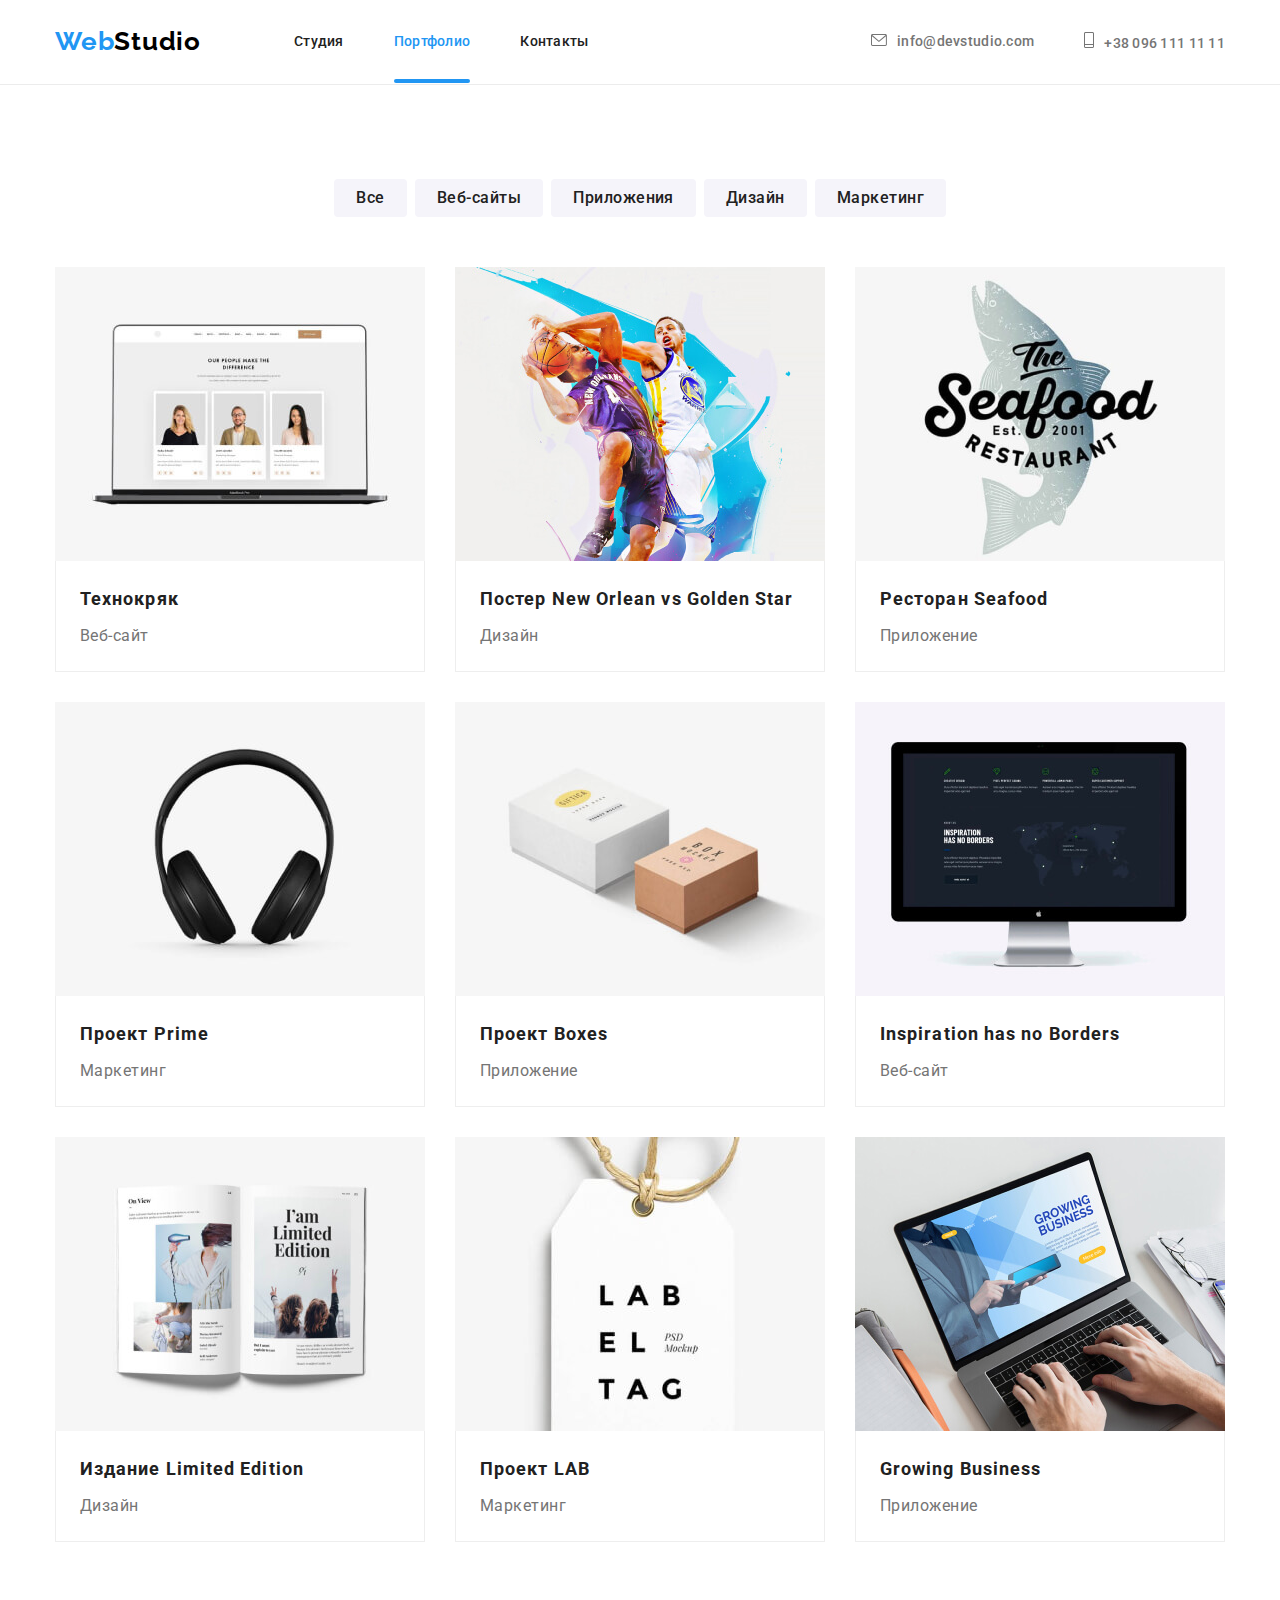
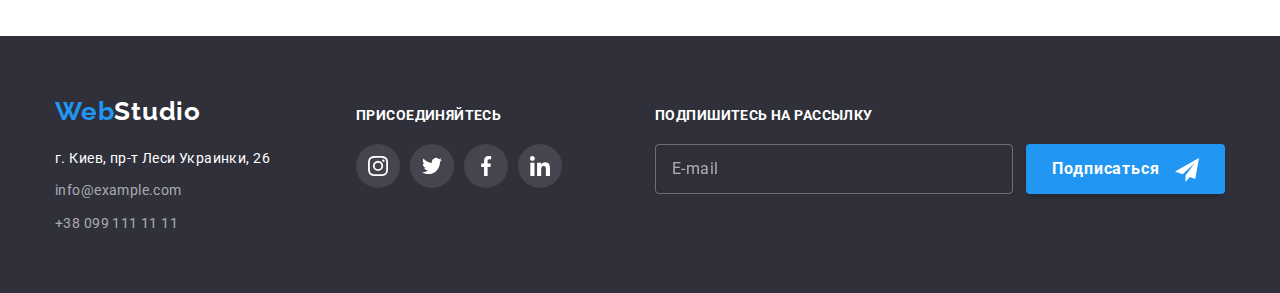
==== portfolio.html @ 51a6082e "Initial commit" ====
<!DOCTYPE html>
<html lang="ru">
  <head>
    <meta charset="UTF-8" />
    <meta http-equiv="X-UA-Compatible" content="IE=edge" />
    <meta name="viewport" content="width=device-width, initial-scale=1.0" />
    <title>Web Studio Главная</title>
    <link
      rel="stylesheet"
      href="https://cdnjs.cloudflare.com/ajax/libs/modern-normalize/1.1.0/modern-normalize.min.css"
    />
    <link
      href="https://fonts.googleapis.com/css2?family=Raleway:wght@700&family=Roboto:wght@400;500;700;900&display=swap"
      rel="stylesheet"
    />
    <link rel="stylesheet" href="./css/styles.css" />
  </head>

  <body class="page">
    <!-- Header -->
    <header class="page-header">
      <div class="container">
        <nav class="header-nav">
          <a href="./index.html" class="logo"
            ><span class="logo-web">Web</span>Studio</a
          >
          <ul class="site-nav list">
            <li class="item">
              <a href="./index.html" class="link">Студия</a>
            </li>
            <li class="item">
              <a href="./portfolio.html" class="link current">Портфолио</a>
            </li>
            <li class="item"><a href="" class="link">Контакты</a></li>
          </ul>
        </nav>

        <ul class="auth-nav list">
          <li class="item">
            <a href="mailto:info@devstudio.com" class="link">
              <svg class="mail-icon" width="16" height="12">
                <use href="./images/symbol-defs.svg#icon-mail"></use></svg
              >info@devstudio.com</a
            >
          </li>
          <li class="item">
            <a href="tel:+380961111111" class="link"
              ><svg class="phone-icon" width="10" height="16">
                <use href="./images/symbol-defs.svg#icon-phone"></use></svg
              >+38 096 111 11 11</a
            >
          </li>
        </ul>
      </div>
    </header>

    <!-- Портфолио -->
    <main>
      <section class="portfolio section">
        <div class="container">
          <h1 class="hidden">Портфолио</h1>
          <!-- Фильтры -->
          <ul class="filters list">
            <li class="filter-item">
              <button type="button" class="filter-button">Все</button>
            </li>
            <li class="filter-item">
              <button type="button" class="filter-button">Веб-сайты</button>
            </li>
            <li class="filter-item">
              <button type="button" class="filter-button">Приложения</button>
            </li>
            <li class="filter-item">
              <button type="button" class="filter-button">Дизайн</button>
            </li>
            <li class="filter-item">
              <button type="button" class="filter-button">Маркетинг</button>
            </li>
          </ul>

          <!-- Проекты -->
          <ul class="portfolio-work list">
            <li class="portfolio-work-item">
              <a href="" class="portfolio-work-link">
                <div class="portfolio-description">
                  <img
                    src="./images/portfolio1.jpg"
                    alt="Технокряк"
                    width="370"
                    height="294"
                  />
                  <div class="portfolio-overlay">
                    <p class="overlay-text">
                      Ресурс предлагает комплексные предложения с разным уровнем
                      функционала и сервисов. Все это позволит посетителю
                      получить исчерпывающие сведения о компании или частном
                      лице.
                    </p>
                  </div>
                </div>
                <div class="portfolio-border">
                  <h2 class="portfolio-work-title">Технокряк</h2>
                  <p class="portfolio-work-text">Веб-сайт</p>
                </div></a
              >
            </li>
            <li class="portfolio-work-item">
              <a href="" class="portfolio-work-link">
                <div class="portfolio-description">
                  <img
                    src="./images/portfolio2.jpg"
                    alt="Постер"
                    width="370"
                    height="294"
                  />
                  <div class="portfolio-overlay">
                    <p class="overlay-text">
                      Ресурс предлагает комплексные предложения с разным уровнем
                      функционала и сервисов. Все это позволит посетителю
                      получить исчерпывающие сведения о компании или частном
                      лице.
                    </p>
                  </div>
                </div>
                <div class="portfolio-border">
                  <h2 class="portfolio-work-title">
                    Постер New Orlean vs Golden Star
                  </h2>
                  <p class="portfolio-work-text">Дизайн</p>
                </div></a
              >
            </li>
            <li class="portfolio-work-item">
              <a href="" class="portfolio-work-link">
                <div class="portfolio-description">
                  <img
                    src="./images/portfolio3.jpg"
                    alt="Ресторан Seafood"
                    width="370"
                    height="294"
                  />
                  <div class="portfolio-overlay">
                    <p class="overlay-text">
                      Ресурс предлагает комплексные предложения с разным уровнем
                      функционала и сервисов. Все это позволит посетителю
                      получить исчерпывающие сведения о компании или частном
                      лице.
                    </p>
                  </div>
                </div>
                <div class="portfolio-border">
                  <h2 class="portfolio-work-title">Ресторан Seafood</h2>
                  <p class="portfolio-work-text">Приложение</p>
                </div></a
              >
            </li>
            <li class="portfolio-work-item">
              <a href="" class="portfolio-work-link">
                <div class="portfolio-description">
                  <img
                    src="./images/portfolio4.jpg"
                    alt="Проект Prime"
                    width="370"
                    height="294"
                  />
                  <div class="portfolio-overlay">
                    <p class="overlay-text">
                      Ресурс предлагает комплексные предложения с разным уровнем
                      функционала и сервисов. Все это позволит посетителю
                      получить исчерпывающие сведения о компании или частном
                      лице.
                    </p>
                  </div>
                </div>
                <div class="portfolio-border">
                  <h2 class="portfolio-work-title">Проект Prime</h2>
                  <p class="portfolio-work-text">Маркетинг</p>
                </div></a
              >
            </li>
            <li class="portfolio-work-item">
              <a href="" class="portfolio-work-link">
                <div class="portfolio-description">
                  <img
                    src="./images/portfolio5.jpg"
                    alt="Проект Boxes"
                    width="370"
                    height="294"
                  />
                  <div class="portfolio-overlay">
                    <p class="overlay-text">
                      Ресурс предлагает комплексные предложения с разным уровнем
                      функционала и сервисов. Все это позволит посетителю
                      получить исчерпывающие сведения о компании или частном
                      лице.
                    </p>
                  </div>
                </div>
                <div class="portfolio-border">
                  <h2 class="portfolio-work-title">Проект Boxes</h2>
                  <p class="portfolio-work-text">Приложение</p>
                </div></a
              >
            </li>
            <li class="portfolio-work-item">
              <a href="" class="portfolio-work-link">
                <div class="portfolio-description">
                  <img
                    src="./images/portfolio6.jpg"
                    alt="Inspiration has no Borders"
                    width="370"
                    height="294"
                  />
                  <div class="portfolio-overlay">
                    <p class="overlay-text">
                      Ресурс предлагает комплексные предложения с разным уровнем
                      функционала и сервисов. Все это позволит посетителю
                      получить исчерпывающие сведения о компании или частном
                      лице.
                    </p>
                  </div>
                </div>
                <div class="portfolio-border">
                  <h2 class="portfolio-work-title">
                    Inspiration has no Borders
                  </h2>
                  <p class="portfolio-work-text">Веб-сайт</p>
                </div></a
              >
            </li>
            <li class="portfolio-work-item">
              <a href="" class="portfolio-work-link">
                <div class="portfolio-description">
                  <img
                    src="./images/portfolio7.jpg"
                    alt="Издание Limited Edition"
                    width="370"
                    height="294"
                  />
                  <div class="portfolio-overlay">
                    <p class="overlay-text">
                      Ресурс предлагает комплексные предложения с разным уровнем
                      функционала и сервисов. Все это позволит посетителю
                      получить исчерпывающие сведения о компании или частном
                      лице.
                    </p>
                  </div>
                </div>
                <div class="portfolio-border">
                  <h2 class="portfolio-work-title">Издание Limited Edition</h2>
                  <p class="portfolio-work-text">Дизайн</p>
                </div></a
              >
            </li>
            <li class="portfolio-work-item">
              <a href="" class="portfolio-work-link">
                <div class="portfolio-description">
                  <img
                    src="./images/portfolio8.jpg"
                    alt="Проект LAB"
                    width="370"
                    height="294"
                  />
                  <div class="portfolio-overlay">
                    <p class="overlay-text">
                      Ресурс предлагает комплексные предложения с разным уровнем
                      функционала и сервисов. Все это позволит посетителю
                      получить исчерпывающие сведения о компании или частном
                      лице.
                    </p>
                  </div>
                </div>
                <div class="portfolio-border">
                  <h2 class="portfolio-work-title">Проект LAB</h2>
                  <p class="portfolio-work-text">Маркетинг</p>
                </div></a
              >
            </li>
            <li class="portfolio-work-item">
              <a href="" class="portfolio-work-link">
                <div class="portfolio-description">
                  <img
                    src="./images/portfolio9.jpg"
                    alt="Growing Business"
                    width="370"
                    height="294"
                  />
                  <div class="portfolio-overlay">
                    <p class="overlay-text">
                      Ресурс предлагает комплексные предложения с разным уровнем
                      функционала и сервисов. Все это позволит посетителю
                      получить исчерпывающие сведения о компании или частном
                      лице.
                    </p>
                  </div>
                </div>
                <div class="portfolio-border">
                  <h2 class="portfolio-work-title">Growing Business</h2>
                  <p class="portfolio-work-text">Приложение</p>
                </div></a
              >
            </li>
          </ul>
        </div>
      </section>
    </main>

    <!-- Подвал -->
    <footer class="footer">
      <div class="container">
        <div class="footer-adress">
          <div class="footer-adress-flex">
            <a href="./index.html" class="footer-logo"
              ><span class="footer-web">Web</span>Studio</a
            >
            <address>
              <ul class="adress list">
                <li class="footer-item">
                  <a
                    href="https://goo.gl/maps/uQ3FQytNNfjHDWSS6"
                    class="adress-link"
                    target="_blank"
                    >г. Киев, пр-т Леси Украинки, 26</a
                  >
                </li>
                <li class="footer-item">
                  <a href="mailto:info@example.com" class="contact-link"
                    >info@example.com
                  </a>
                </li>
                <li class="footer-item">
                  <a href="tel:+380991111111" class="contact-link"
                    >+38 099 111 11 11</a
                  >
                </li>
              </ul>
            </address>
          </div>

          <div class="footer-social-network">
            <p class="footer-social-text">Присоединяйтесь</p>
            <ul class="footer-social-list">
              <li class="footer-social-item">
                <a class="footer-social-link" href=""
                  ><svg class="footer-social-icon" width="20" height="20">
                    <use
                      href="./images/symbol-defs.svg#icon-instagram"
                    ></use></svg
                ></a>
              </li>
              <li class="footer-social-item">
                <a class="footer-social-link" href=""
                  ><svg class="footer-social-icon" width="20" height="20">
                    <use
                      href="./images/symbol-defs.svg#icon-twitter"
                    ></use></svg
                ></a>
              </li>
              <li class="footer-social-item">
                <a class="footer-social-link" href=""
                  ><svg class="footer-social-icon" width="20" height="20">
                    <use
                      href="./images/symbol-defs.svg#icon-facebook"
                    ></use></svg
                ></a>
              </li>
              <li class="footer-social-item">
                <a class="footer-social-link" href=""
                  ><svg class="footer-social-icon" width="20" height="20">
                    <use
                      href="./images/symbol-defs.svg#icon-linkedin"
                    ></use></svg
                ></a>
              </li>
            </ul>
          </div>
          <!-- Подписка -->
          <div class="footer-subscription">
            <p class="footer-subscription-text">Подпишитесь на рассылку</p>
            <form class="footer-subscription-form" name="subscription_form">
              <label>
                <input
                  class="footer-subscription-email"
                  type="email"
                  name="email"
                  placeholder="E-mail"
                />
              </label>
              <button class="footer-subscription-btn button" type="submit">
                Подписаться
                <svg class="icon-subscribe" width="24" height="24">
                  <use
                    href="./images/modalka-icons.svg#icon-icon-subscribe"
                  ></use>
                </svg>
              </button>
            </form>
          </div>
        </div>
      </div>
    </footer>
  </body>
</html>
---- css/styles.css ----
:root {
  --primery-text-color: #212121;
  --title-text-color: #757575;
  --accent-text: #2196f3;
  --primary-white-color: #ffffff;
  --secondary-bc-color: #2f303a;
  --bc-color-team-and-filter: #f5f4fa;
  --border-color: #eeeeee;
  --border-bottom-header-color: #ececec;
  --contact-link-footer: rgba(255, 255, 255, 0.6);
  --color-web-studio: #000000;
}

/* Глобальный сброс margin and padding */
h1,
h2,
h3,
h4,
h5,
h6,
ul,
p {
  padding: 0;
  margin: 0;
}

/* Убираем точки рядом со списками */
ul {
  list-style: none;
}

img {
  display: block;
  max-width: 100%;
  height: auto;
}

a {
  text-decoration: none;
}

.page {
  font-family: "Roboto", sans-serif;
  background-color: var(--primary-white-color);
  color: var(--primery-text-color);
}

.container {
  width: 1200px;
  padding-left: 15px;
  padding-right: 15px;
  margin-left: auto;
  margin-right: auto;
}

.page-header {
  border-bottom: 1px solid var(--border-bottom-header-color);
}

.page-header .container {
  display: flex;
  justify-content: space-between;
}

.list {
  list-style: none;
}

.section {
  padding-top: 94px;
  padding-bottom: 94px;
}

/* Лого сайта*/
.logo {
  padding-top: 24px;
  padding-bottom: 25px;
  margin-right: 93px;
  align-items: center;

  font-family: "Raleway";
  font-weight: 700;
  font-size: 26px;
  line-height: 1.19;
  letter-spacing: 0.03em;
  color: var(--color-web-studio);
  text-decoration: none;
  text-align: center;
}

.logo-web {
  color: var(--accent-text);
}

/* Навигация сайта */
.link {
  font-weight: 500;
  font-size: 14px;
  line-height: 1.14;
  letter-spacing: 0.02em;
  text-decoration: none;
}

.site-nav {
  display: flex;
}

.site-nav .link {
  color: var(--primery-text-color);
}

.site-nav .link:hover,
.site-nav .link:focus {
  color: var(--accent-text);
  fill: var(--accent-text);
}

.site-nav .link.current {
  color: var(--accent-text);
}

/* .this-page {
  position: relative;
  display: block;
} */
.site-nav .item {
  position: relative;
}

.link.current::after {
  /* display: inline-block; */
  content: "";
  position: absolute;
  background-color: var(--accent-text);
  bottom: -1px;
  left: 0px;
  width: 100%;
  height: 4px;
  border-radius: 2px;
}

/* Auth-nav */
.auth-nav .link {
  color: var(--title-text-color);
  fill: var(--title-text-color);
}

.auth-nav {
  margin-left: auto;
}

.auth-nav .link:hover,
.auth-nav .link:focus {
  color: var(--accent-text);
  fill: var(--accent-text);
}

.header-nav,
.auth-nav {
  display: flex;
  align-items: center;
}

.site-nav .link,
.auth-nav .link {
  display: block;
  padding-top: 32px;
  padding-bottom: 32px;
  transition: color 250ms cubic-bezier(0.4, 0, 0.2, 1);
}

.site-nav .item:not(:last-child),
.auth-nav .item:not(:last-child) {
  margin-right: 50px;
}

.mail-icon {
  margin-right: 10px;
  content: "";
  height: 100%;
  background-size: contain;
  align-items: center;
  justify-content: center;
}

.phone-icon {
  margin-right: 10px;
  content: "";
  height: 100%;
  background-size: contain;
  align-items: center;
  justify-content: center;
}

/* Шапка */
.section-page {
  min-height: 600px;
  padding-top: 200px;
  padding-bottom: 200px;
  margin-left: auto;
  margin-right: auto;
  display: flex;
  align-items: center;

  background-image: linear-gradient(rgba(47, 48, 58, 0.4),
      rgba(47, 48, 58, 0.4)),
    url("../images/hero.jpg");
  background-size: cover;
  background-repeat: no-repeat;
  background-position: center;

  background-color: var(--secondary-bc-color);
  text-align: center;
}

/* .section-page.section {
  padding-top: 0;
  padding-bottom: 0;
  display: flex;
  align-items: center;
} */

.page-title {
  margin-bottom: 30px;
  margin-left: auto;
  margin-right: auto;
  max-width: 696px;
  font-weight: 900;
  font-size: 44px;
  line-height: 1.36;
  text-align: center;
  letter-spacing: 0.06em;
  text-transform: uppercase;
  color: var(--primary-white-color);
}

/* Кнопка */
button {
  font-family: inherit;
  cursor: pointer;
}

.btn {
  padding: 10px 32px;
  display: inline-block;
  border: 1px solid transparent;
  border-radius: 4px;
  align-items: center;

  font-weight: 700;
  font-size: 16px;
  line-height: 1.87;
  text-align: center;
  letter-spacing: 0.06em;
  color: var(--primary-white-color);
  background-color: var(--accent-text);
  box-shadow: 0px 4px 4px rgba(0, 0, 0, 0.15);

  transition: background-color 250ms cubic-bezier(0.4, 0, 0.2, 1),
    color 250ms cubic-bezier(0.4, 0, 0.2, 1),
    box-shadow 250ms cubic-bezier(0.4, 0, 0.2, 1);
}

.btn:hover,
.btn:focus {
  background-color: var(--primary-white-color);
  color: var(--accent-text);
}

/* Modal */

.backdrop {
  position: fixed;
  width: 100vw;
  height: 100vh;

  background-color: rgba(0, 0, 0, 0.2);
  visibility: visible;

  top: 0;
  left: 0;
  transform: scale(1);
  transition: opacity 250ms cubic-bezier(0.4, 0, 0.2, 1),
    visibility 250ms cubic-bezier(0.4, 0, 0.2, 1);
}

.backdrop.is-hidden {
  visibility: hidden;
  opacity: 0;
  pointer-events: none;
}

.backdrop.is-hidden .modal {
  transform: translate(-50%, -50%) scale(0);
}

.modal {
  position: absolute;
  left: 50%;
  top: 50%;
  transform: translate(-50%, -50%) scale(1);
  max-width: 528px;
  max-height: 581px;
  padding: 40px;
  background-color: var(--primary-white-color);
  box-shadow: 0px 1px 3px rgba(0, 0, 0, 0.12), 0px 1px 1px rgba(0, 0, 0, 0.14),
    0px 2px 1px rgba(0, 0, 0, 0.2);
  border-radius: 4px;
  transition: opacity 250ms cubic-bezier(0.4, 0, 0.2, 1),
    transform 250ms cubic-bezier(0.4, 0, 0.2, 1);
}

.modal-btn {
  position: absolute;
  display: flex;
  width: 30px;
  height: 30px;
  align-items: center;
  justify-content: center;
  border: 1px solid rgba(0, 0, 0, 0.1);
  border-radius: 50%;
  padding: 0;
  background-color: transparent;
  right: 8px;
  top: 8px;
  cursor: pointer;
}

.close-button {
  display: block;
  width: 18px;
  height: 18px;
}

.close-button:hover,
.close-button:focus {
  fill: var(--accent-text);
}

/* Контент модального окна */
.visually-hidden {
  position: absolute;
  white-space: nowrap;
  width: 1px;
  height: 1px;
  overflow: hidden;
  border: 0;
  padding: 0;
  clip: rect(0 0 0 0);
  clip-path: inset(50%);
  margin: -1px;
}

.modal-content-title {
  font-weight: 700;
  font-size: 20px;
  line-height: 1.15;
  text-align: center;
  letter-spacing: 0.03em;
  color: var(--primery-text-color);
  margin-bottom: 12px;
}

.form-title {
  display: block;
  margin-bottom: 4px;
  font-weight: 400;
  font-size: 12px;
  line-height: 1.16;
  letter-spacing: 0.01em;
  color: var(--title-text-color);
}

.form-label {
  position: relative;
  display: block;
  margin-bottom: 10px;
  font-size: 14px;
}

.form-field {
  position: relative;
}

.form-field .form-input {
  width: 100%;
  height: 40px;
  color: inherit;
  border: 1px solid rgba(33, 33, 33, 0.2);
  border-radius: 4px;
  outline: none;
  padding-left: 42px;
}

.form-input:hover,
.form-input:focus {
  border-color: var(--accent-text);
}

.form-input:hover+.icon-input,
.form-input:focus+.icon-input {
  fill: var(--accent-text);
}

.icon-input {
  position: absolute;
  top: 50%;
  left: 12px;
  transform: translateY(-50%);
  fill: #212121;
}

.form-input.textarea {
  padding: 12px 16px;
}

.textarea {
  min-height: 120px;
  padding: 12px 16px;
  resize: none;
}

.form-label.comment {
  margin-bottom: 20px;
}

.textarea::placeholder {
  font-weight: 400;
  font-size: 12px;
  line-height: 1.16;
  letter-spacing: 0.01em;
  color: rgba(117, 117, 117, 0.5);
}

.agreement-form {
  font-weight: 400;
  font-size: 14px;
  line-height: 1.71;
  color: #757575;
  margin-left: 4px;
  /* margin-right: 4px; */
}

.form-accept {
  position: relative;
  display: block;
  margin-left: 15px;
}

.agreement-link {
  font-weight: 400;
  font-size: 14px;
  line-height: 1.71;
  color: var(--accent-text);
  text-decoration: underline;
}

.form-button {
  display: flex;
  align-items: center;
  justify-content: center;

  width: 200px;
  height: 50px;
  background-color: #2196f3;
  box-shadow: 0px 4px 4px rgba(0, 0, 0, 0.15);
  border-radius: 4px;
  border: 1px solid transparent;
  margin: 0 auto;
  padding: 10px 55px;
  font-weight: 700;
  font-size: 16px;
  line-height: 1.87;
  align-items: center;
  text-align: center;
  letter-spacing: 0.06em;
  color: var(--primary-white-color);
  margin-top: 30px;
  transition: background-color 250ms cubic-bezier(0.4, 0, 0.2, 1);
}

.form-button:hover,
.form-button:focus {
  background-color: #188ce8;
}

.fake {
  display: inline-flex;
  width: 16px;
  height: 15px;
  background-color: var(--primary-white-color);
  border: 2px solid var(--color-web-studio);
  border-radius: 2px;
  justify-content: center;
  align-items: center;
  transition: background-color 250ms cubic-bezier(0.4, 0, 0.2, 1),
    border 250ms cubic-bezier(0.4, 0, 0.2, 1);
}

.checkbox:checked+.fake {
  background-color: var(--accent-text);
  border: 2px solid var(--accent-text);
}

.checkbox-icon {
  fill: var(--primary-white-color);
  border-radius: 2px;
  transition: background-color 250ms cubic-bezier(0.4, 0, 0.2, 1),
    fill 250ms cubic-bezier(0.4, 0, 0.2, 1);
}

.checkbox:checked+.checkbox-icon {
  background-color: var(--accent-text);
  border-color: var(--accent-text);
  fill: var(--primary-white-color);
  border-width: 2px;
}

/* Особенности */
.features {
  padding-bottom: 0;
}

.hidden {
  /* display: none; */
  position: absolute;
  white-space: nowrap;
  width: 1px;
  height: 1px;
  overflow: hidden;
  border: 0;
  padding: 0;
  clip: rect(0 0 0 0);
  clip-path: inset(50%);
  margin: -1px;
}

.features-list {
  display: flex;
}

.features-item {
  max-width: 270px;
}

.features-item:not(:last-child) {
  margin-right: 30px;
}

.feature-title {
  margin-bottom: 10px;

  font-weight: 700;
  font-size: 14px;
  line-height: 1.14;
  letter-spacing: 0.03em;
  text-transform: uppercase;
  color: var(--primery-text-color);
}

.feature-text {
  font-weight: 400;
  font-size: 14px;
  line-height: 1.71;
  letter-spacing: 0.03em;
  color: var(--title-text-color);
}

.icon {
  display: flex;
  align-items: center;
  justify-content: center;
  width: 270px;
  height: 120px;
  background-color: #f5f4fa;
  margin-bottom: 30px;
  border-radius: 4px;
}

/* Чем мы занимаемся */
.work {
  align-items: center;
}

.work-list {
  display: flex;
  justify-content: space-around;
}

.work-item:not(:last-child) {
  margin-right: 30px;
}

.section-title {
  margin-bottom: 50px;

  font-weight: 700;
  font-size: 36px;
  line-height: 1.16;
  text-align: center;
  letter-spacing: 0.03em;
  color: var(--primery-text-color);
}

.work-item {
  position: relative;
}

.work-text {
  position: absolute;
  display: flex;
  align-items: center;
  justify-content: center;
  padding-top: 27px;
  padding-bottom: 27px;

  left: 0;
  bottom: 0;

  width: 100%;
  height: 70px;

  font-weight: 700;
  font-size: 14px;
  line-height: 1.14;
  text-align: center;
  letter-spacing: 0.03em;
  text-transform: uppercase;
  color: var(--primary-white-color);
  background: rgba(47, 48, 58, 0.8);
}

/* Команда */
.team {
  background-color: var(--bc-color-team-and-filter);
}

.team-list {
  display: flex;
}

.team-item:not(:last-child) {
  margin-right: 30px;
}

.team-item {
  padding-bottom: 30px;
  background-color: var(--primary-white-color);
  box-shadow: 0px 1px 3px rgba(0, 0, 0, 0.12), 0px 1px 1px rgba(0, 0, 0, 0.14),
    0px 2px 1px rgba(0, 0, 0, 0.2);
  border-radius: 0px 0px 4px 4px;
}

.team-title {
  margin-top: 30px;
  margin-bottom: 10px;

  font-weight: 500;
  font-size: 16px;
  line-height: 1.19;
  text-align: center;
  letter-spacing: 0.03em;
  color: var(--primery-text-color);
}

.team-text {
  font-weight: 400;
  font-size: 16px;
  line-height: 1.18;
  text-align: center;
  letter-spacing: 0.03em;
  color: var(--title-text-color);
}

.social-links {
  display: flex;
  justify-content: center;
  margin-top: 16px;
}

.social-network {
  width: 44px;
  height: 44px;
}

.social-icon {
  display: block;
  fill: currentColor;
}

.social-links .social-network:not(:last-child) {
  margin-right: 10px;
}

.social-network-link {
  display: flex;
  width: 44px;
  height: 44px;
  border-radius: 50%;
  height: 100%;
  background-color: var(--primary-white-color);
  color: #afb1b8;
  justify-content: center;
  align-items: center;
  transition: background-color 250ms cubic-bezier(0.4, 0, 0.2, 1),
    fill 250ms cubic-bezier(0.4, 0, 0.2, 1);
}

.social-network-link:hover,
.social-network-link:focus {
  background-color: var(--accent-text);
  color: #ffffff;
}

/* Clients */
.client-title {
  margin-bottom: 50px;
  font-weight: 700;
  font-size: 36px;
  line-height: 1.17;
  text-align: center;
  letter-spacing: 0.03em;
  color: var(--primery-text-color);
}

.client-list {
  display: flex;
  justify-content: space-between;
  align-items: center;
}

.client-item {
  width: 170px;
  height: 92px;
}

.client-item:not(:last-child) {
  margin-right: 30px;
}

.client-link {
  padding: 16px 32px;
  display: block;
  width: 170px;
  height: 92px;
  color: #afb1b8;
  border: 1px solid #afb1b8;
  border-radius: 4px;

  transition: background-color 250ms cubic-bezier(0.4, 0, 0.2, 1),
    fill 250ms cubic-bezier(0.4, 0, 0.2, 1),
    border 250ms cubic-bezier(0.4, 0, 0.2, 1);
}

.client-link:hover,
.client-link:focus {
  color: var(--accent-text);
  border-color: var(--accent-text);
}

.client-icon {
  fill: currentColor;
}

/* PORTFOLIO */
.portfolio {
  background-color: var(--primary-white-color);
}

.filters {
  display: flex;
  justify-content: center;
  margin-bottom: 50px;
}

.filter-item:not(:last-child) {
  margin-right: 8px;
}

.filter-button {
  padding: 6px 22px;
  display: inline-block;
  min-width: 73px;
  border-radius: 4px;
  border: none;

  font-family: "Roboto", sans-serif;
  font-weight: 500;
  font-size: 16px;
  line-height: 1.63;
  letter-spacing: 0.03em;
  background-color: var(--bc-color-team-and-filter);
  color: var(--primery-text-color);
  transition: background-color 250ms cubic-bezier(0.4, 0, 0.2, 1),
    color 250ms cubic-bezier(0.4, 0, 0.2, 1),
    box-shadow 250ms cubic-bezier(0.4, 0, 0.2, 1);
}

.filter-button:hover,
.filter-button:focus {
  background-color: var(--accent-text);
  color: var(--primary-white-color);
}

.portfolio-work {
  display: flex;
  flex-wrap: wrap;
}

.portfolio-work-item:not(:nth-child(3n)) {
  margin-right: 30px;
}

.portfolio-work-item:not(:nth-last-child(-n + 3)) {
  margin-bottom: 30px;
}

.portfolio-work-item:focus,
.portfolio-work-item:hover {
  box-shadow: 0px 1px 1px rgba(0, 0, 0, 0.12), 0px 4px 4px rgba(0, 0, 0, 0.06),
    1px 4px 6px rgba(0, 0, 0, 0.16);
  color: #000000;
}

.portfolio-work-link {
  color: inherit;
}

.portfolio-work-title {
  margin-bottom: 4px;

  font-weight: 700;
  font-size: 18px;
  line-height: 2;
  letter-spacing: 0.06em;
  color: var(--primery-text-color);
}

.portfolio-border {
  padding: 20px 24px;
  border: 1px solid var(--border-color);
  border-top: 0;
}

.portfolio-work-text {
  font-weight: 400;
  font-size: 16px;
  line-height: 1.87;
  letter-spacing: 0.03em;
  color: var(--title-text-color);
}

.portfolio-description {
  position: relative;
  overflow: hidden;
}

.portfolio-overlay {
  position: absolute;
  display: inline-block;
  content: "";
  width: 100%;
  height: 100%;
  top: 0;
  left: 0;
  background-color: rgba(33, 150, 243, 0.9);
  transform: translateY(100%);
  transition: transform 250ms cubic-bezier(0.4, 0, 0.2, 1);
}

.overlay-text {
  position: absolute;
  top: 0;
  left: 0;
  padding: 63px 24px;
  font-weight: 400;
  font-size: 18px;
  line-height: 1.56;
  letter-spacing: 0.03em;
  color: var(--primary-white-color);
  transition: transform 250ms cubic-bezier(0.4, 0, 0.2, 1);
}

.portfolio-work-item:hover .portfolio-overlay {
  transform: translateY(0);
}

/* .portfolio-work-link:hover,
.portfolio-work-link:focus {
  box-shadow: 0px 1px 1px rgba(0, 0, 0, 0.12), 0px 4px 4px rgba(0, 0, 0, 0.06),
    1px 4px 6px rgba(0, 0, 0, 0.16);
} */

/* Подвал */
.footer {
  display: block;
  padding-top: 60px;
  padding-bottom: 60px;
  background-color: var(--secondary-bc-color);
}

.footer-item:not(:last-child) {
  margin-bottom: 9px;
}

.footer-adress {
  display: flex;
}

.adress {
  margin-top: 20px;
  width: 231px;
  height: 82px;
  display: inline-block;
  padding: 0;
}

.footer-logo {
  font-family: "Raleway";
  font-style: normal;
  font-weight: 700;
  font-size: 26px;
  line-height: 1.19;
  letter-spacing: 0.03em;
  color: var(--primary-white-color);
  text-decoration: none;
}

.footer-web {
  color: var(--accent-text);
}

.adress-link {
  font-style: normal;
  font-weight: 400;
  font-size: 14px;
  line-height: 1.7;
  letter-spacing: 0.03em;
  color: var(--primary-white-color);
  text-decoration: none;
  transition: color 250ms cubic-bezier(0.4, 0, 0.2, 1);
}

.adress-link:hover,
.adress-link:focus {
  color: var(--accent-text);
}

.contact-link {
  font-style: normal;
  font-weight: 400;
  font-size: 14px;
  line-height: 1.71;
  letter-spacing: 0.03em;
  color: var(--contact-link-footer);
  text-decoration: none;
  transition: color 250ms cubic-bezier(0.4, 0, 0.2, 1);
}

.contact-link:hover,
.contact-link:focus {
  color: var(--accent-text);
}

/* Присоединяйтесь */
.footer-social-network {
  /* display: inline-block; */
  width: 206px;
  height: 80px;
  margin-top: 12px;
  margin-left: 70px;
}

.footer-social-text {
  margin-bottom: 20px;
  font-weight: 700;
  font-size: 14px;
  line-height: 1.14;
  letter-spacing: 0.03em;
  text-transform: uppercase;
  color: var(--primary-white-color);
}

.footer-social-list {
  display: flex;
  padding: 0;
  margin-top: 0;
  list-style: none;
  justify-content: center;
  align-items: center;
}

.footer-social-item {
  width: 44px;
  height: 44px;
}

.footer-social-link {
  display: flex;
  width: 44px;
  height: 44px;
  border-radius: 50%;
  height: 100%;
  background-color: rgba(255, 255, 255, 0.1);
  color: var(--primary-white-color);
  justify-content: center;
  align-items: center;
}

.footer-social-icon {
  fill: currentColor;
}

.footer-social-link:hover,
.footer-social-link:focus {
  background-color: var(--accent-text);
}

.footer-social-list .footer-social-item:not(:last-child) {
  margin-right: 10px;
}

/* Подписка */
.footer-subscription {
  margin-left: 93px;
  margin-top: 12px;
  width: 570px;
  height: 86px;
}

.footer-subscription-text {
  margin-bottom: 20px;
  font-weight: 700;
  font-size: 14px;
  line-height: 1.14;
  letter-spacing: 0.03em;
  text-transform: uppercase;
  color: var(--primary-white-color);
}

.footer-subscription-form {
  display: flex;
}

.footer-subscription-email {
  width: 358px;
  height: 50px;
  color: var(--primary-white-color);
  background-color: transparent;
  padding: 15px 16px;
  margin-right: 13px;
  border: 1px solid rgba(255, 255, 255, 0.3);
  filter: drop-shadow(0px 4px 4px rgba(0, 0, 0, 0.15));
  border-radius: 4px;
}

.footer-subscription-email::placeholder {
  font-size: 16px;
  line-height: 1.25;
  letter-spacing: 0.03em;
  color: rgba(255, 255, 255, 0.6);
}

.footer-subscription-btn {
  border: none;
  background: #2196f3;
  box-shadow: 0px 4px 4px rgba(0, 0, 0, 0.15);
  border-radius: 4px;
  transition: background-color 250ms cubic-bezier(0.4, 0, 0.2, 1);

  width: 200px;
  height: 50px;

  font-weight: 700;
  font-size: 16px;
  line-height: 1.87;
  align-items: center;
  text-align: center;
  letter-spacing: 0.06em;
  color: var(--primary-white-color);
}

.footer-subscription-btn:hover,
.footer-subscription-btn:focus {
  background-color: #188ce8;
}

.icon-subscribe {
  margin-left: 10px;
  vertical-align: middle;
  fill: var(--primary-white-color);
}
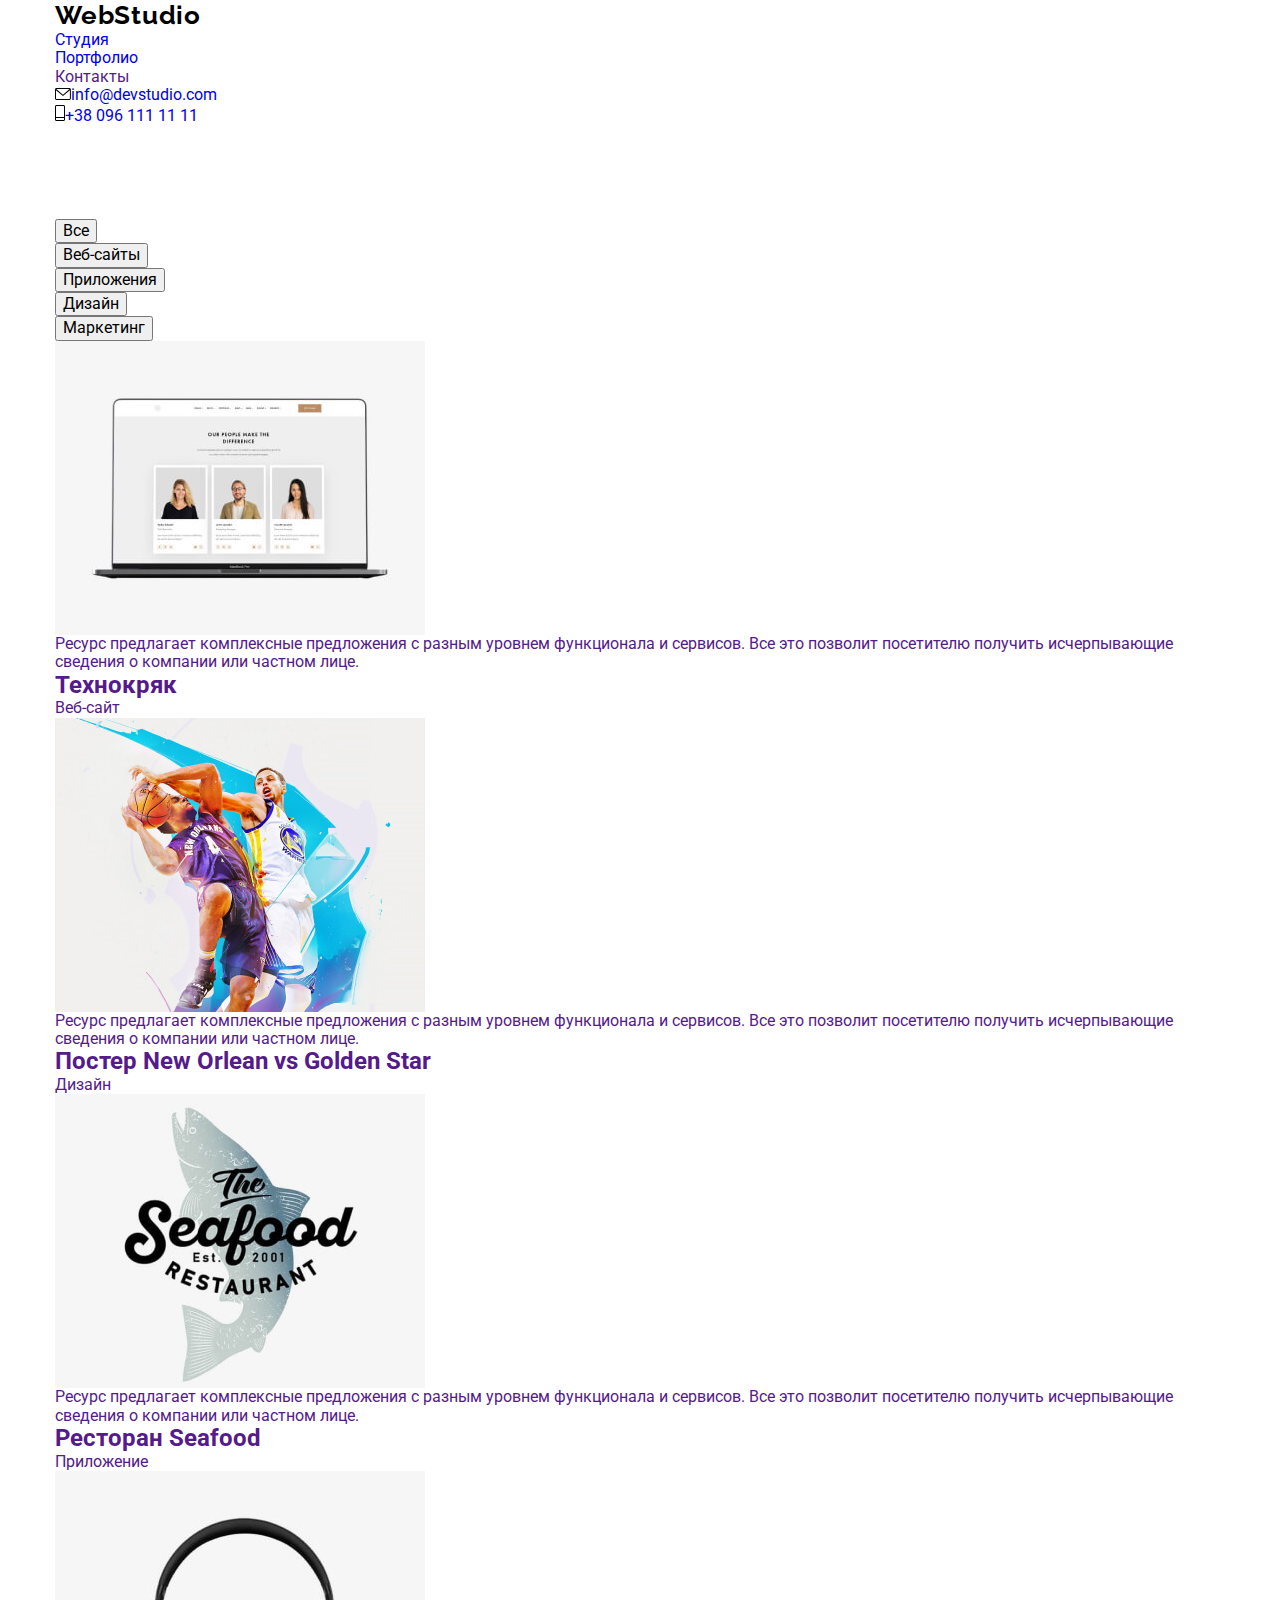
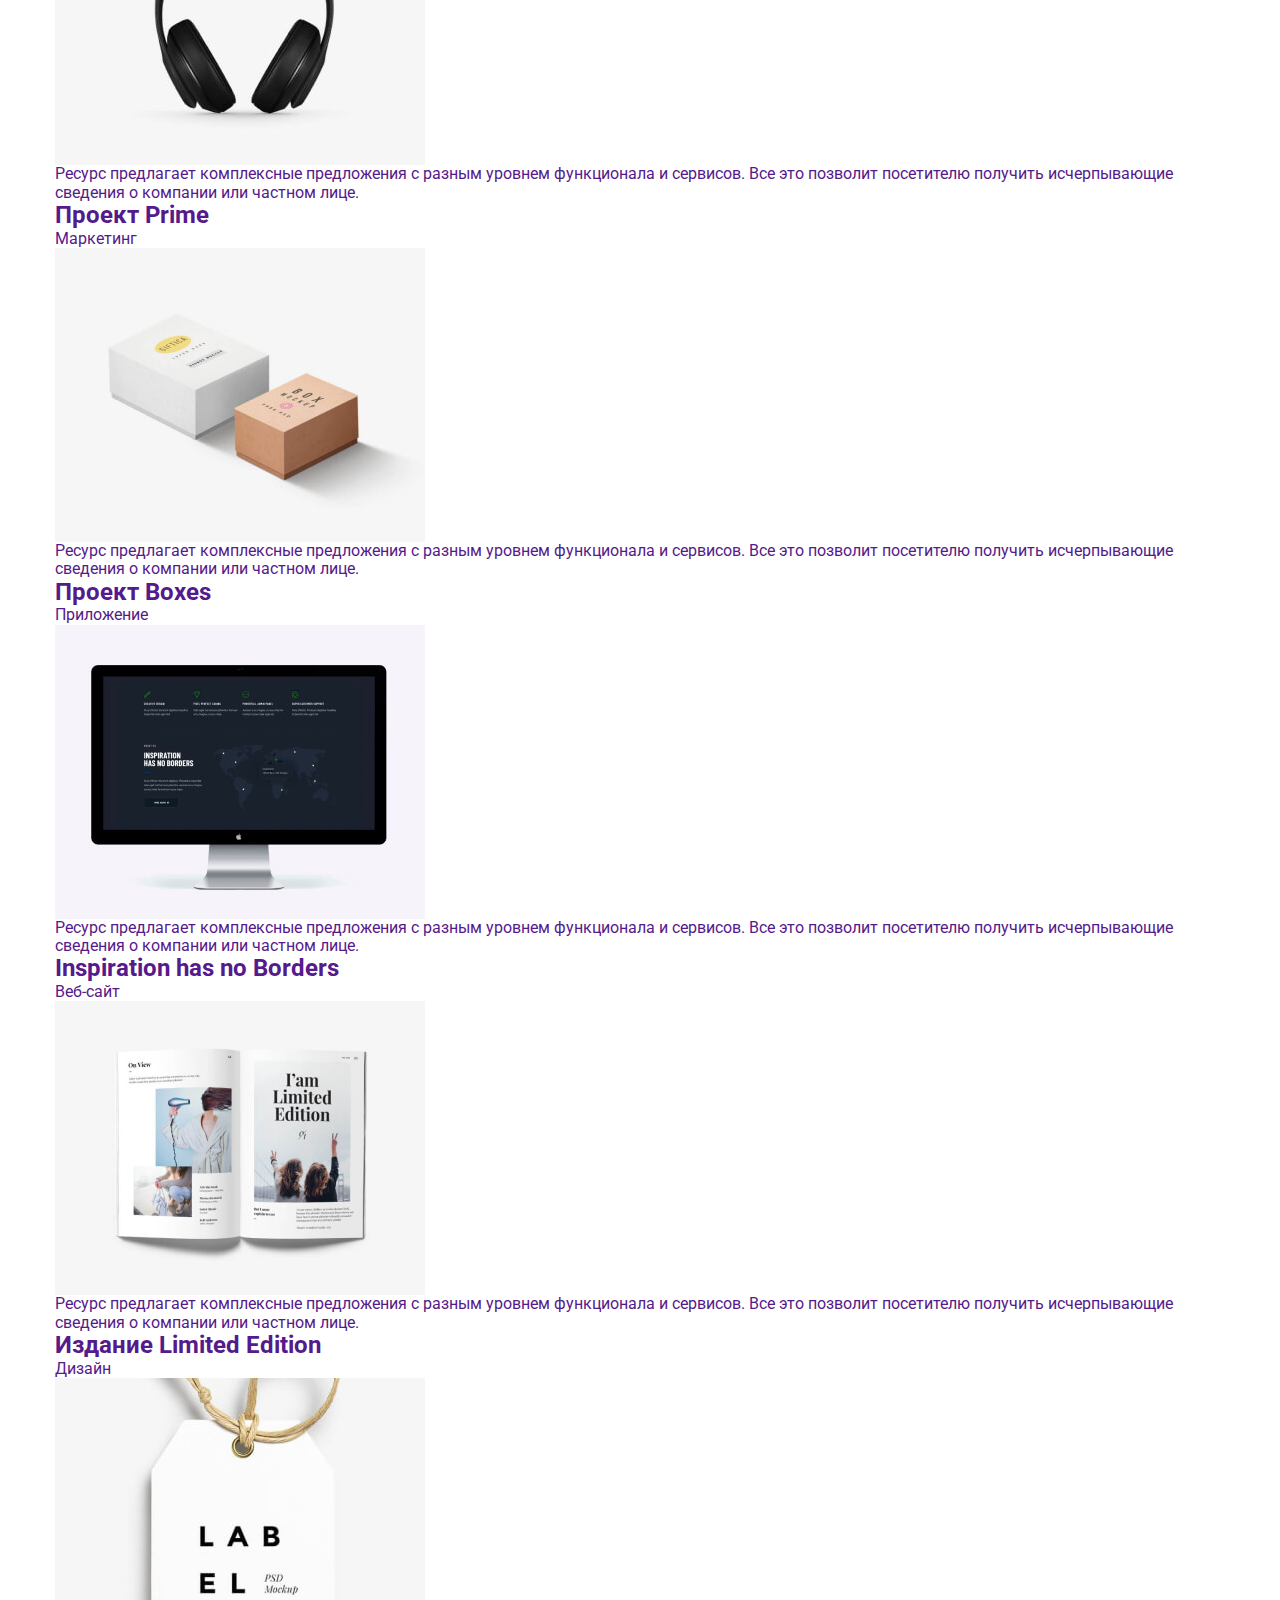
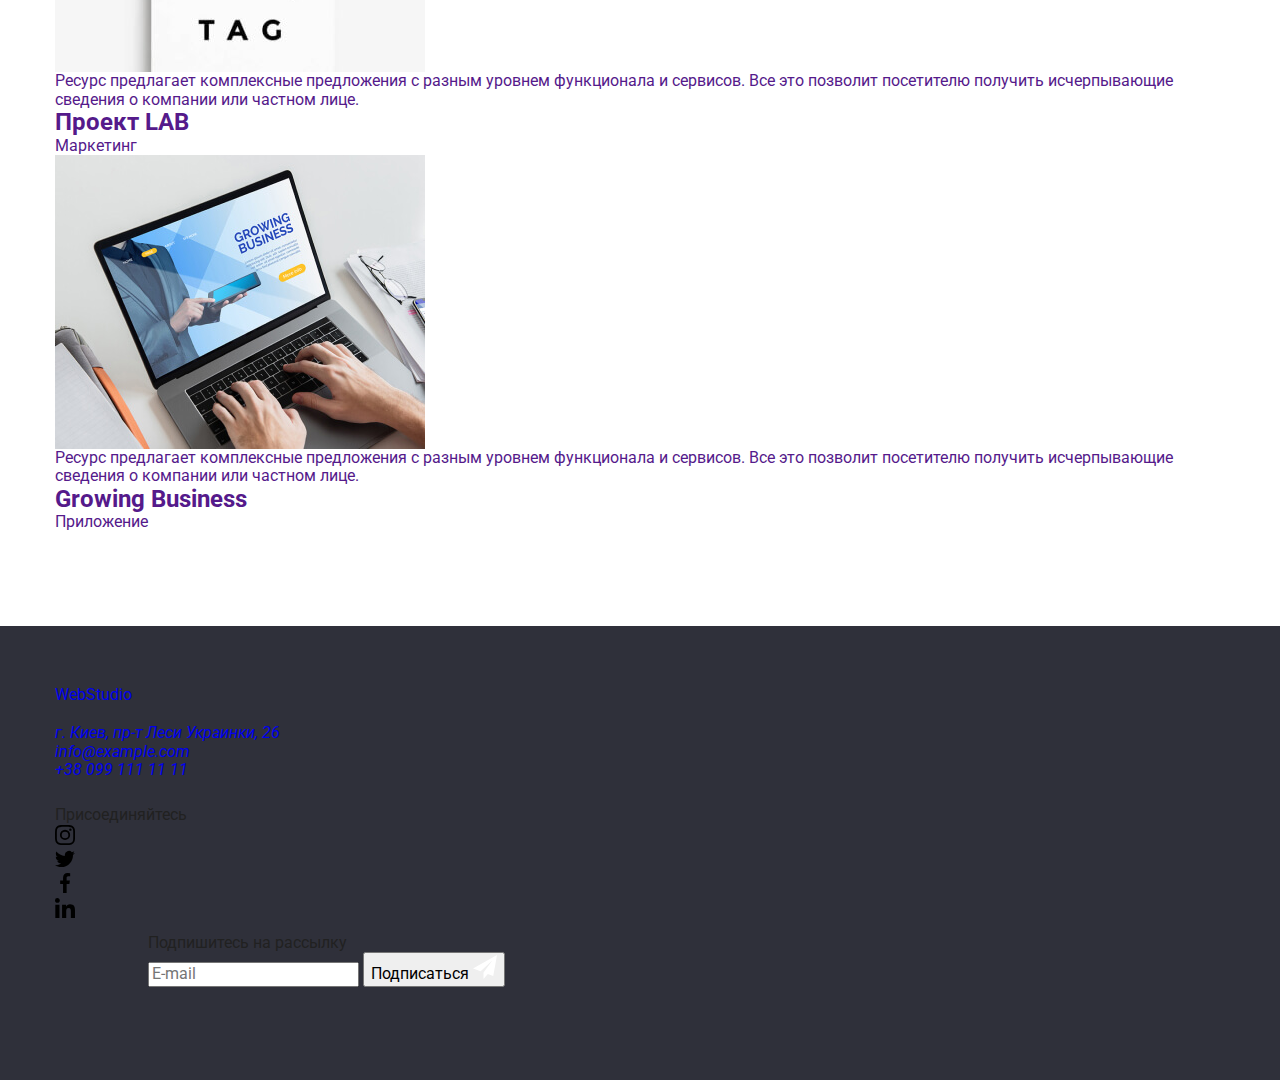
==== commit 0fb4b054: "bem sass" ====
--- a/portfolio.html
+++ b/portfolio.html
@@ -18,34 +18,38 @@
 
   <body class="page">
     <!-- Header -->
-    <header class="page-header">
-      <div class="container">
-        <nav class="header-nav">
-          <a href="./index.html" class="logo"
-            ><span class="logo-web">Web</span>Studio</a
+    <header class="header">
+      <div class="container header__section">
+        <nav class="header__nav">
+          <a href="./index.html" class="header__logo logo"
+            ><span class="logo__web">Web</span>Studio</a
           >
-          <ul class="site-nav list">
-            <li class="item">
-              <a href="./index.html" class="link">Студия</a>
-            </li>
-            <li class="item">
-              <a href="./portfolio.html" class="link current">Портфолио</a>
-            </li>
-            <li class="item"><a href="" class="link">Контакты</a></li>
+          <ul class="header__menu list">
+            <li class="header__item">
+              <a href="./index.html" class="header__link header__link--current"
+                >Студия</a
+              >
+            </li>
+            <li class="header__item">
+              <a href="./portfolio.html" class="header__link">Портфолио</a>
+            </li>
+            <li class="header__item">
+              <a href="" class="header__link">Контакты</a>
+            </li>
           </ul>
         </nav>
-
-        <ul class="auth-nav list">
-          <li class="item">
-            <a href="mailto:info@devstudio.com" class="link">
-              <svg class="mail-icon" width="16" height="12">
+        <!-- Контакты -->
+        <ul class="header__contact list">
+          <li class="header__item">
+            <a href="mailto:info@devstudio.com" class="header__adress-link">
+              <svg class="header__contact-icon" width="16" height="12">
                 <use href="./images/symbol-defs.svg#icon-mail"></use></svg
               >info@devstudio.com</a
             >
           </li>
-          <li class="item">
-            <a href="tel:+380961111111" class="link"
-              ><svg class="phone-icon" width="10" height="16">
+          <li class="header__item">
+            <a href="tel:+380961111111" class="header__adress-link"
+              ><svg class="header__contact-icon" width="10" height="16">
                 <use href="./images/symbol-defs.svg#icon-phone"></use></svg
               >+38 096 111 11 11</a
             >
@@ -58,245 +62,247 @@
     <main>
       <section class="portfolio section">
         <div class="container">
-          <h1 class="hidden">Портфолио</h1>
+          <h1 class="visually-hidden">Портфолио</h1>
           <!-- Фильтры -->
-          <ul class="filters list">
-            <li class="filter-item">
-              <button type="button" class="filter-button">Все</button>
-            </li>
-            <li class="filter-item">
-              <button type="button" class="filter-button">Веб-сайты</button>
-            </li>
-            <li class="filter-item">
-              <button type="button" class="filter-button">Приложения</button>
-            </li>
-            <li class="filter-item">
-              <button type="button" class="filter-button">Дизайн</button>
-            </li>
-            <li class="filter-item">
-              <button type="button" class="filter-button">Маркетинг</button>
+          <ul class="portfolio__filters list">
+            <li class="portfolio__item">
+              <button type="button" class="portfolio__button">Все</button>
+            </li>
+            <li class="portfolio__item">
+              <button type="button" class="portfolio__button">Веб-сайты</button>
+            </li>
+            <li class="portfolio__item">
+              <button type="button" class="portfolio__button">
+                Приложения
+              </button>
+            </li>
+            <li class="portfolio__item">
+              <button type="button" class="portfolio__button">Дизайн</button>
+            </li>
+            <li class="portfolio__item">
+              <button type="button" class="portfolio__button">Маркетинг</button>
             </li>
           </ul>
 
           <!-- Проекты -->
           <ul class="portfolio-work list">
-            <li class="portfolio-work-item">
-              <a href="" class="portfolio-work-link">
-                <div class="portfolio-description">
+            <li class="portfolio-work__item">
+              <a href="" class="portfolio-work__link">
+                <div class="portfolio-work__description">
                   <img
                     src="./images/portfolio1.jpg"
                     alt="Технокряк"
                     width="370"
                     height="294"
                   />
-                  <div class="portfolio-overlay">
-                    <p class="overlay-text">
-                      Ресурс предлагает комплексные предложения с разным уровнем
-                      функционала и сервисов. Все это позволит посетителю
-                      получить исчерпывающие сведения о компании или частном
-                      лице.
-                    </p>
-                  </div>
-                </div>
-                <div class="portfolio-border">
-                  <h2 class="portfolio-work-title">Технокряк</h2>
-                  <p class="portfolio-work-text">Веб-сайт</p>
-                </div></a
-              >
-            </li>
-            <li class="portfolio-work-item">
-              <a href="" class="portfolio-work-link">
-                <div class="portfolio-description">
+                  <div class="portfolio-work__overlay">
+                    <p class="portfolio-work__overlay-text">
+                      Ресурс предлагает комплексные предложения с разным уровнем
+                      функционала и сервисов. Все это позволит посетителю
+                      получить исчерпывающие сведения о компании или частном
+                      лице.
+                    </p>
+                  </div>
+                </div>
+                <div class="portfolio-work__border">
+                  <h2 class="portfolio-work__title">Технокряк</h2>
+                  <p class="portfolio-work__text">Веб-сайт</p>
+                </div></a
+              >
+            </li>
+            <li class="portfolio-work__item">
+              <a href="" class="portfolio-work__link">
+                <div class="portfolio-work__description">
                   <img
                     src="./images/portfolio2.jpg"
                     alt="Постер"
                     width="370"
                     height="294"
                   />
-                  <div class="portfolio-overlay">
-                    <p class="overlay-text">
-                      Ресурс предлагает комплексные предложения с разным уровнем
-                      функционала и сервисов. Все это позволит посетителю
-                      получить исчерпывающие сведения о компании или частном
-                      лице.
-                    </p>
-                  </div>
-                </div>
-                <div class="portfolio-border">
-                  <h2 class="portfolio-work-title">
+                  <div class="portfolio-work__overlay">
+                    <p class="portfolio-work__overlay-text">
+                      Ресурс предлагает комплексные предложения с разным уровнем
+                      функционала и сервисов. Все это позволит посетителю
+                      получить исчерпывающие сведения о компании или частном
+                      лице.
+                    </p>
+                  </div>
+                </div>
+                <div class="portfolio-work__border">
+                  <h2 class="portfolio-work__title">
                     Постер New Orlean vs Golden Star
                   </h2>
-                  <p class="portfolio-work-text">Дизайн</p>
-                </div></a
-              >
-            </li>
-            <li class="portfolio-work-item">
-              <a href="" class="portfolio-work-link">
-                <div class="portfolio-description">
+                  <p class="portfolio-work__text">Дизайн</p>
+                </div></a
+              >
+            </li>
+            <li class="portfolio-work__item">
+              <a href="" class="portfolio-work__link">
+                <div class="portfolio-work__description">
                   <img
                     src="./images/portfolio3.jpg"
                     alt="Ресторан Seafood"
                     width="370"
                     height="294"
                   />
-                  <div class="portfolio-overlay">
-                    <p class="overlay-text">
-                      Ресурс предлагает комплексные предложения с разным уровнем
-                      функционала и сервисов. Все это позволит посетителю
-                      получить исчерпывающие сведения о компании или частном
-                      лице.
-                    </p>
-                  </div>
-                </div>
-                <div class="portfolio-border">
-                  <h2 class="portfolio-work-title">Ресторан Seafood</h2>
-                  <p class="portfolio-work-text">Приложение</p>
-                </div></a
-              >
-            </li>
-            <li class="portfolio-work-item">
-              <a href="" class="portfolio-work-link">
-                <div class="portfolio-description">
+                  <div class="portfolio-work__overlay">
+                    <p class="portfolio-work__overlay-text">
+                      Ресурс предлагает комплексные предложения с разным уровнем
+                      функционала и сервисов. Все это позволит посетителю
+                      получить исчерпывающие сведения о компании или частном
+                      лице.
+                    </p>
+                  </div>
+                </div>
+                <div class="portfolio-work__border">
+                  <h2 class="portfolio-work__title">Ресторан Seafood</h2>
+                  <p class="portfolio-work__text">Приложение</p>
+                </div></a
+              >
+            </li>
+            <li class="portfolio-work__item">
+              <a href="" class="portfolio-work__link">
+                <div class="portfolio-work__description">
                   <img
                     src="./images/portfolio4.jpg"
                     alt="Проект Prime"
                     width="370"
                     height="294"
                   />
-                  <div class="portfolio-overlay">
-                    <p class="overlay-text">
-                      Ресурс предлагает комплексные предложения с разным уровнем
-                      функционала и сервисов. Все это позволит посетителю
-                      получить исчерпывающие сведения о компании или частном
-                      лице.
-                    </p>
-                  </div>
-                </div>
-                <div class="portfolio-border">
-                  <h2 class="portfolio-work-title">Проект Prime</h2>
-                  <p class="portfolio-work-text">Маркетинг</p>
-                </div></a
-              >
-            </li>
-            <li class="portfolio-work-item">
-              <a href="" class="portfolio-work-link">
-                <div class="portfolio-description">
+                  <div class="portfolio-work__overlay">
+                    <p class="portfolio-work__overlay-text">
+                      Ресурс предлагает комплексные предложения с разным уровнем
+                      функционала и сервисов. Все это позволит посетителю
+                      получить исчерпывающие сведения о компании или частном
+                      лице.
+                    </p>
+                  </div>
+                </div>
+                <div class="portfolio-work__border">
+                  <h2 class="portfolio-work__title">Проект Prime</h2>
+                  <p class="portfolio-work__text">Маркетинг</p>
+                </div></a
+              >
+            </li>
+            <li class="portfolio-work__item">
+              <a href="" class="portfolio-work__link">
+                <div class="portfolio-work__description">
                   <img
                     src="./images/portfolio5.jpg"
                     alt="Проект Boxes"
                     width="370"
                     height="294"
                   />
-                  <div class="portfolio-overlay">
-                    <p class="overlay-text">
-                      Ресурс предлагает комплексные предложения с разным уровнем
-                      функционала и сервисов. Все это позволит посетителю
-                      получить исчерпывающие сведения о компании или частном
-                      лице.
-                    </p>
-                  </div>
-                </div>
-                <div class="portfolio-border">
-                  <h2 class="portfolio-work-title">Проект Boxes</h2>
-                  <p class="portfolio-work-text">Приложение</p>
-                </div></a
-              >
-            </li>
-            <li class="portfolio-work-item">
-              <a href="" class="portfolio-work-link">
-                <div class="portfolio-description">
+                  <div class="portfolio-work__overlay">
+                    <p class="portfolio-work__overlay-text">
+                      Ресурс предлагает комплексные предложения с разным уровнем
+                      функционала и сервисов. Все это позволит посетителю
+                      получить исчерпывающие сведения о компании или частном
+                      лице.
+                    </p>
+                  </div>
+                </div>
+                <div class="portfolio-work__border">
+                  <h2 class="portfolio-work__title">Проект Boxes</h2>
+                  <p class="portfolio-work__text">Приложение</p>
+                </div></a
+              >
+            </li>
+            <li class="portfolio-work__item">
+              <a href="" class="portfolio-work__link">
+                <div class="portfolio-work__description">
                   <img
                     src="./images/portfolio6.jpg"
                     alt="Inspiration has no Borders"
                     width="370"
                     height="294"
                   />
-                  <div class="portfolio-overlay">
-                    <p class="overlay-text">
-                      Ресурс предлагает комплексные предложения с разным уровнем
-                      функционала и сервисов. Все это позволит посетителю
-                      получить исчерпывающие сведения о компании или частном
-                      лице.
-                    </p>
-                  </div>
-                </div>
-                <div class="portfolio-border">
-                  <h2 class="portfolio-work-title">
+                  <div class="portfolio-work__overlay">
+                    <p class="portfolio-work__overlay-text">
+                      Ресурс предлагает комплексные предложения с разным уровнем
+                      функционала и сервисов. Все это позволит посетителю
+                      получить исчерпывающие сведения о компании или частном
+                      лице.
+                    </p>
+                  </div>
+                </div>
+                <div class="portfolio-work__border">
+                  <h2 class="portfolio-work__title">
                     Inspiration has no Borders
                   </h2>
-                  <p class="portfolio-work-text">Веб-сайт</p>
-                </div></a
-              >
-            </li>
-            <li class="portfolio-work-item">
-              <a href="" class="portfolio-work-link">
-                <div class="portfolio-description">
+                  <p class="portfolio-work__text">Веб-сайт</p>
+                </div></a
+              >
+            </li>
+            <li class="portfolio-work__item">
+              <a href="" class="portfolio-work__link">
+                <div class="portfolio-work__description">
                   <img
                     src="./images/portfolio7.jpg"
                     alt="Издание Limited Edition"
                     width="370"
                     height="294"
                   />
-                  <div class="portfolio-overlay">
-                    <p class="overlay-text">
-                      Ресурс предлагает комплексные предложения с разным уровнем
-                      функционала и сервисов. Все это позволит посетителю
-                      получить исчерпывающие сведения о компании или частном
-                      лице.
-                    </p>
-                  </div>
-                </div>
-                <div class="portfolio-border">
-                  <h2 class="portfolio-work-title">Издание Limited Edition</h2>
-                  <p class="portfolio-work-text">Дизайн</p>
-                </div></a
-              >
-            </li>
-            <li class="portfolio-work-item">
-              <a href="" class="portfolio-work-link">
-                <div class="portfolio-description">
+                  <div class="portfolio-work__overlay">
+                    <p class="portfolio-work__overlay-text">
+                      Ресурс предлагает комплексные предложения с разным уровнем
+                      функционала и сервисов. Все это позволит посетителю
+                      получить исчерпывающие сведения о компании или частном
+                      лице.
+                    </p>
+                  </div>
+                </div>
+                <div class="portfolio-work__border">
+                  <h2 class="portfolio-work__title">Издание Limited Edition</h2>
+                  <p class="portfolio-work__text">Дизайн</p>
+                </div></a
+              >
+            </li>
+            <li class="portfolio-work__item">
+              <a href="" class="portfolio-work__link">
+                <div class="portfolio-work__description">
                   <img
                     src="./images/portfolio8.jpg"
                     alt="Проект LAB"
                     width="370"
                     height="294"
                   />
-                  <div class="portfolio-overlay">
-                    <p class="overlay-text">
-                      Ресурс предлагает комплексные предложения с разным уровнем
-                      функционала и сервисов. Все это позволит посетителю
-                      получить исчерпывающие сведения о компании или частном
-                      лице.
-                    </p>
-                  </div>
-                </div>
-                <div class="portfolio-border">
-                  <h2 class="portfolio-work-title">Проект LAB</h2>
-                  <p class="portfolio-work-text">Маркетинг</p>
-                </div></a
-              >
-            </li>
-            <li class="portfolio-work-item">
-              <a href="" class="portfolio-work-link">
-                <div class="portfolio-description">
+                  <div class="portfolio-work__overlay">
+                    <p class="portfolio-work__overlay-text">
+                      Ресурс предлагает комплексные предложения с разным уровнем
+                      функционала и сервисов. Все это позволит посетителю
+                      получить исчерпывающие сведения о компании или частном
+                      лице.
+                    </p>
+                  </div>
+                </div>
+                <div class="portfolio-work__border">
+                  <h2 class="portfolio-work__title">Проект LAB</h2>
+                  <p class="portfolio-work__text">Маркетинг</p>
+                </div></a
+              >
+            </li>
+            <li class="portfolio-work__item">
+              <a href="" class="portfolio-work__link">
+                <div class="portfolio-work__description">
                   <img
                     src="./images/portfolio9.jpg"
                     alt="Growing Business"
                     width="370"
                     height="294"
                   />
-                  <div class="portfolio-overlay">
-                    <p class="overlay-text">
-                      Ресурс предлагает комплексные предложения с разным уровнем
-                      функционала и сервисов. Все это позволит посетителю
-                      получить исчерпывающие сведения о компании или частном
-                      лице.
-                    </p>
-                  </div>
-                </div>
-                <div class="portfolio-border">
-                  <h2 class="portfolio-work-title">Growing Business</h2>
-                  <p class="portfolio-work-text">Приложение</p>
+                  <div class="portfolio-work__overlay">
+                    <p class="portfolio-work__overlay-text">
+                      Ресурс предлагает комплексные предложения с разным уровнем
+                      функционала и сервисов. Все это позволит посетителю
+                      получить исчерпывающие сведения о компании или частном
+                      лице.
+                    </p>
+                  </div>
+                </div>
+                <div class="portfolio-work__border">
+                  <h2 class="portfolio-work__title">Growing Business</h2>
+                  <p class="portfolio-work__text">Приложение</p>
                 </div></a
               >
             </li>
@@ -308,65 +314,65 @@
     <!-- Подвал -->
     <footer class="footer">
       <div class="container">
-        <div class="footer-adress">
-          <div class="footer-adress-flex">
-            <a href="./index.html" class="footer-logo"
-              ><span class="footer-web">Web</span>Studio</a
+        <div class="footer__adress">
+          <div class="footer__adress-flex">
+            <a href="./index.html" class="footer__logo"
+              ><span class="footer__logo-web">Web</span>Studio</a
             >
             <address>
               <ul class="adress list">
-                <li class="footer-item">
+                <li class="adress__item">
                   <a
                     href="https://goo.gl/maps/uQ3FQytNNfjHDWSS6"
-                    class="adress-link"
+                    class="adress__link"
                     target="_blank"
                     >г. Киев, пр-т Леси Украинки, 26</a
                   >
                 </li>
-                <li class="footer-item">
-                  <a href="mailto:info@example.com" class="contact-link"
+                <li class="adress__item">
+                  <a href="mailto:info@example.com" class="adress__contact-link"
                     >info@example.com
                   </a>
                 </li>
-                <li class="footer-item">
-                  <a href="tel:+380991111111" class="contact-link"
+                <li class="adress__item">
+                  <a href="tel:+380991111111" class="adress__contact-link"
                     >+38 099 111 11 11</a
                   >
                 </li>
               </ul>
             </address>
           </div>
-
-          <div class="footer-social-network">
-            <p class="footer-social-text">Присоединяйтесь</p>
-            <ul class="footer-social-list">
-              <li class="footer-social-item">
-                <a class="footer-social-link" href=""
-                  ><svg class="footer-social-icon" width="20" height="20">
+          <!-- Соцсети -->
+          <div class="social-section">
+            <p class="social-section__text">Присоединяйтесь</p>
+            <ul class="social-section__list">
+              <li class="social-section__item">
+                <a class="social-section__link" href=""
+                  ><svg class="social-section__icon" width="20" height="20">
                     <use
                       href="./images/symbol-defs.svg#icon-instagram"
                     ></use></svg
                 ></a>
               </li>
-              <li class="footer-social-item">
-                <a class="footer-social-link" href=""
-                  ><svg class="footer-social-icon" width="20" height="20">
+              <li class="social-section__item">
+                <a class="social-section__link" href=""
+                  ><svg class="social-section__icon" width="20" height="20">
                     <use
                       href="./images/symbol-defs.svg#icon-twitter"
                     ></use></svg
                 ></a>
               </li>
-              <li class="footer-social-item">
-                <a class="footer-social-link" href=""
-                  ><svg class="footer-social-icon" width="20" height="20">
+              <li class="social-section__item">
+                <a class="social-section__link" href=""
+                  ><svg class="social-section__icon" width="20" height="20">
                     <use
                       href="./images/symbol-defs.svg#icon-facebook"
                     ></use></svg
                 ></a>
               </li>
-              <li class="footer-social-item">
-                <a class="footer-social-link" href=""
-                  ><svg class="footer-social-icon" width="20" height="20">
+              <li class="social-section__item">
+                <a class="social-section__link" href=""
+                  ><svg class="social-section__icon" width="20" height="20">
                     <use
                       href="./images/symbol-defs.svg#icon-linkedin"
                     ></use></svg
@@ -376,19 +382,19 @@
           </div>
           <!-- Подписка -->
           <div class="footer-subscription">
-            <p class="footer-subscription-text">Подпишитесь на рассылку</p>
-            <form class="footer-subscription-form" name="subscription_form">
+            <p class="footer-subscription__text">Подпишитесь на рассылку</p>
+            <form class="footer-subscription__form" name="subscription_form">
               <label>
                 <input
-                  class="footer-subscription-email"
+                  class="footer-subscription__input"
                   type="email"
                   name="email"
                   placeholder="E-mail"
                 />
               </label>
-              <button class="footer-subscription-btn button" type="submit">
+              <button class="footer-subscription__button button" type="submit">
                 Подписаться
-                <svg class="icon-subscribe" width="24" height="24">
+                <svg class="footer-subscription__icon" width="24" height="24">
                   <use
                     href="./images/modalka-icons.svg#icon-icon-subscribe"
                   ></use>
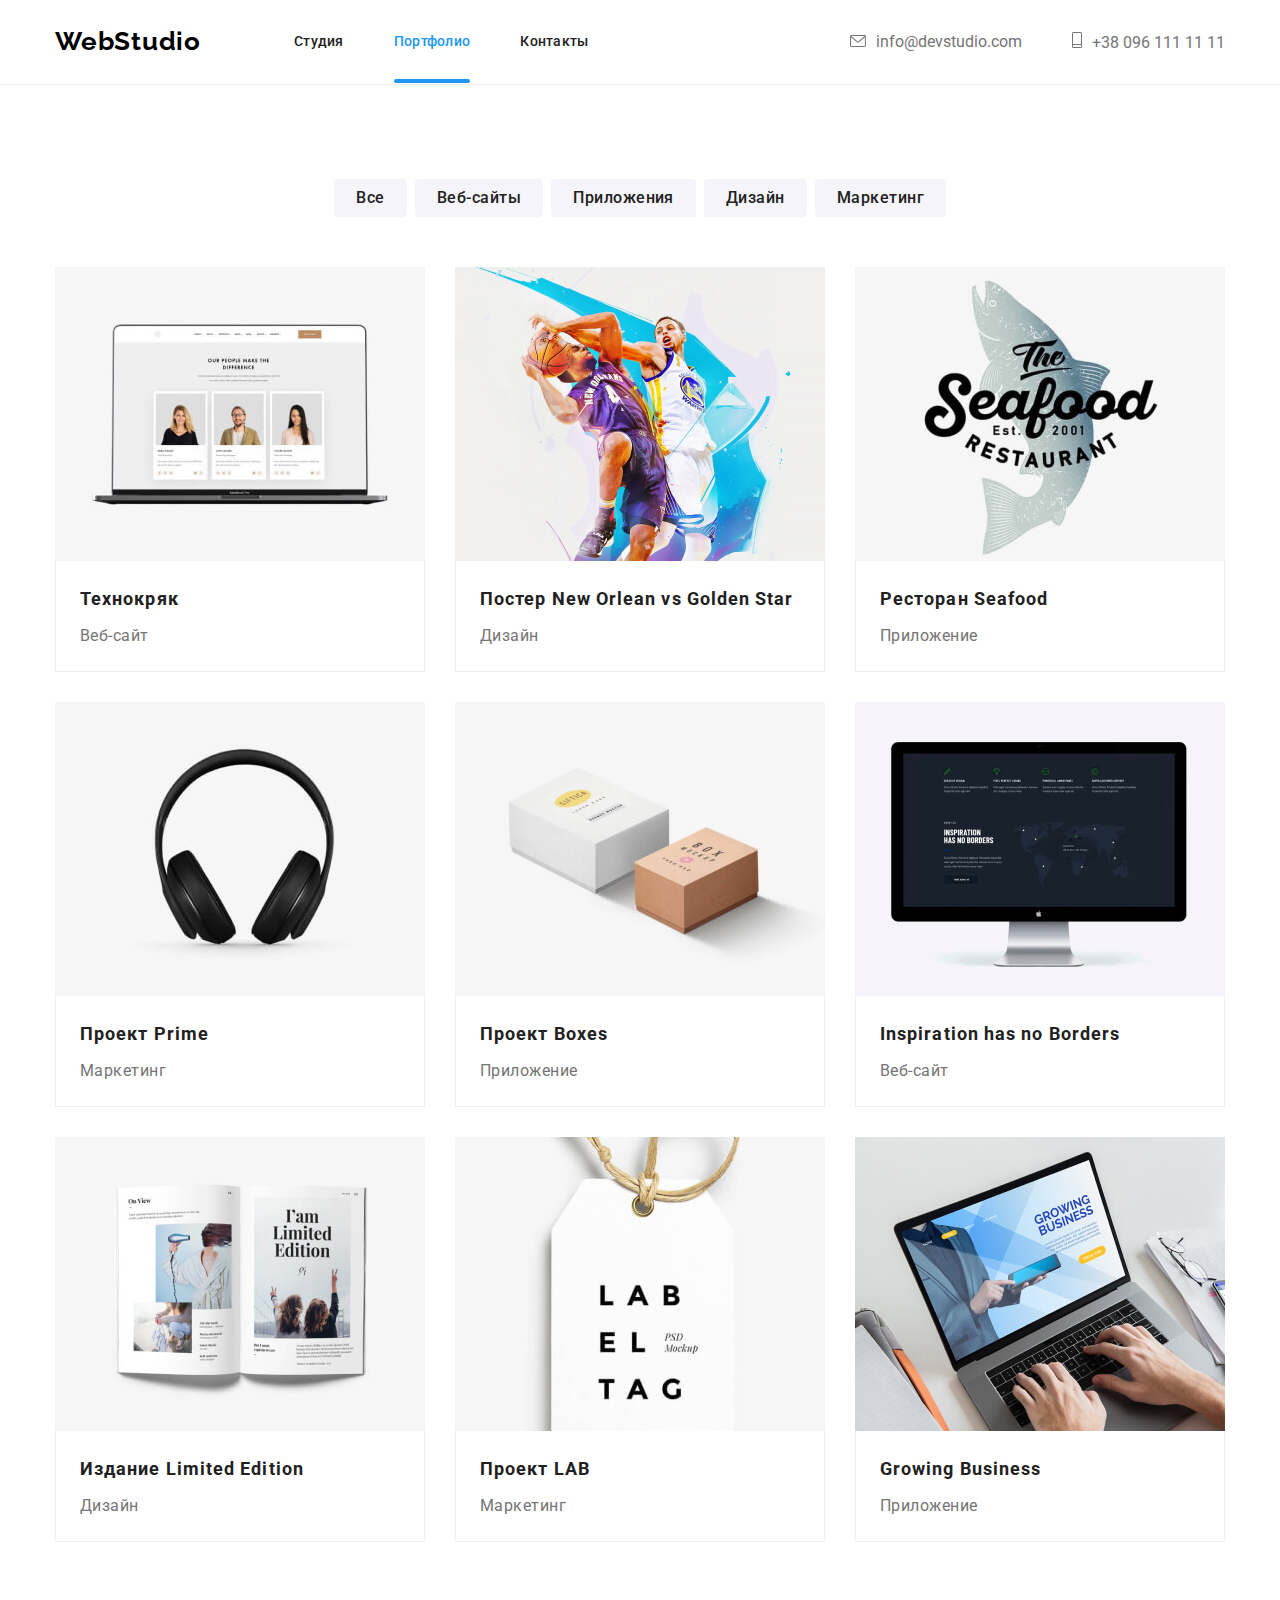
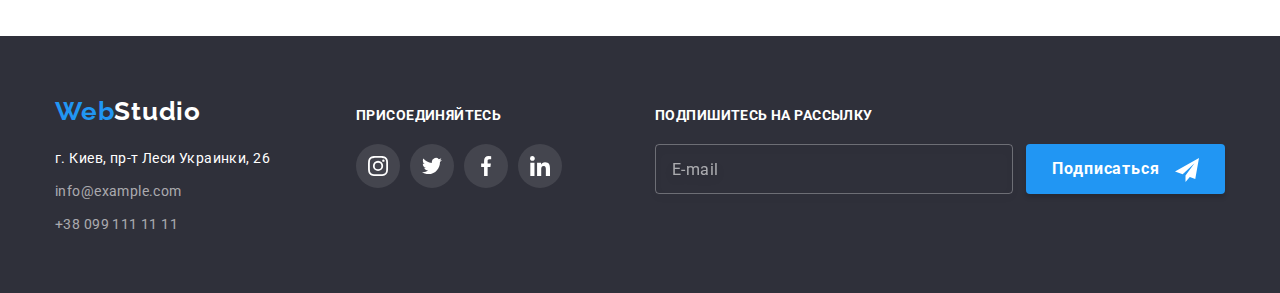
==== commit ef2a38f1: "final sass" ====
--- a/portfolio.html
+++ b/portfolio.html
@@ -13,7 +13,7 @@
       href="https://fonts.googleapis.com/css2?family=Raleway:wght@700&family=Roboto:wght@400;500;700;900&display=swap"
       rel="stylesheet"
     />
-    <link rel="stylesheet" href="./css/styles.css" />
+    <link rel="stylesheet" href="./css/main.min.css" />
   </head>
 
   <body class="page">
@@ -26,12 +26,14 @@
           >
           <ul class="header__menu list">
             <li class="header__item">
-              <a href="./index.html" class="header__link header__link--current"
-                >Студия</a
-              >
+              <a href="./index.html" class="header__link">Студия</a>
             </li>
             <li class="header__item">
-              <a href="./portfolio.html" class="header__link">Портфолио</a>
+              <a
+                href="./portfolio.html"
+                class="header__link header__link--current"
+                >Портфолио</a
+              >
             </li>
             <li class="header__item">
               <a href="" class="header__link">Контакты</a>
@@ -320,22 +322,22 @@
               ><span class="footer__logo-web">Web</span>Studio</a
             >
             <address>
-              <ul class="adress list">
-                <li class="adress__item">
+              <ul class="footer__adress-list list">
+                <li class="footer__item">
                   <a
                     href="https://goo.gl/maps/uQ3FQytNNfjHDWSS6"
-                    class="adress__link"
+                    class="footer__link"
                     target="_blank"
                     >г. Киев, пр-т Леси Украинки, 26</a
                   >
                 </li>
-                <li class="adress__item">
-                  <a href="mailto:info@example.com" class="adress__contact-link"
+                <li class="footer__item">
+                  <a href="mailto:info@example.com" class="footer__contact-link"
                     >info@example.com
                   </a>
                 </li>
-                <li class="adress__item">
-                  <a href="tel:+380991111111" class="adress__contact-link"
+                <li class="footer__item">
+                  <a href="tel:+380991111111" class="footer__contact-link"
                     >+38 099 111 11 11</a
                   >
                 </li>
--- a/css/main.min.css
+++ b/css/main.min.css
@@ -0,0 +1 @@
+:root{--primery-text-color: #212121;--title-text-color: #757575;--accent-text: #2196f3;--primary-white-color: #ffffff;--secondary-bc-color: #2f303a;--bc-color-team-and-filter: #f5f4fa;--border-color: #eeeeee;--border-bottom-header-color: #ececec;--contact-link-footer: rgba(255, 255, 255, 0.6);--color-web-studio: #000000;--btn-focus-bc: #188ce8;--link-color: #afb1b8}h1,h2,h3,h4,h5,h6,ul,p{padding:0;margin:0}ul{list-style:none}img{display:block;max-width:100%;height:auto}a{text-decoration:none}body{font-family:"Roboto",sans-serif;background-color:var(--primary-white-color);color:var(--primery-text-color)}.visually-hidden{position:absolute;white-space:nowrap;width:1px;height:1px;overflow:hidden;border:0;padding:0;clip:rect(0 0 0 0);clip-path:inset(50%);margin:-1px}.container{width:1200px;padding-left:15px;padding-right:15px;margin-left:auto;margin-right:auto}.list{list-style:none}.section{padding-top:94px;padding-bottom:94px}button{font-family:inherit;cursor:pointer}.is-hidden{visibility:hidden;opacity:0;pointer-events:none}.portfolio{background-color:var(--primary-white-color)}.portfolio__filters{display:flex;justify-content:center;margin-bottom:50px}.portfolio__item:not(:last-child){margin-right:8px}.portfolio__button{padding:6px 22px;display:inline-block;min-width:73px;border-radius:4px;border:none;font-family:"Roboto",sans-serif;font-weight:500;font-size:16px;line-height:1.63;letter-spacing:.03em;background-color:var(--bc-color-team-and-filter);color:var(--primery-text-color);transition:background-color 250ms cubic-bezier(0.4, 0, 0.2, 1),color 250ms cubic-bezier(0.4, 0, 0.2, 1),box-shadow 250ms cubic-bezier(0.4, 0, 0.2, 1)}.portfolio__button:hover,.portfolio__button:focus{background-color:var(--accent-text);color:var(--primary-white-color)}.portfolio-work{display:flex;flex-wrap:wrap}.portfolio-work__item:not(:nth-child(3n)){margin-right:30px}.portfolio-work__item:not(:nth-last-child(-n+3)){margin-bottom:30px}.portfolio-work__item:focus,.portfolio-work__item:hover{box-shadow:0px 1px 1px rgba(0,0,0,.12),0px 4px 4px rgba(0,0,0,.06),1px 4px 6px rgba(0,0,0,.16);color:var(--color-web-studio)}.portfolio-work__link{color:inherit}.portfolio-work__title{margin-bottom:4px;font-weight:700;font-size:18px;line-height:2;letter-spacing:.06em;color:var(--primery-text-color)}.portfolio-work__border{padding:20px 24px;border:1px solid var(--border-color);border-top:0}.portfolio-work__text{font-weight:400;font-size:16px;line-height:1.87;letter-spacing:.03em;color:var(--title-text-color)}.portfolio-work__description{position:relative;overflow:hidden}.portfolio-work__overlay{position:absolute;display:inline-block;content:"";width:100%;height:100%;top:0;left:0;background-color:rgba(33,150,243,.9);transform:translateY(100%);transition:transform 250ms cubic-bezier(0.4, 0, 0.2, 1)}.portfolio-work__overlay-text{position:absolute;top:0;left:0;padding:63px 24px;font-weight:400;font-size:18px;line-height:1.56;letter-spacing:.03em;color:var(--primary-white-color);transition:transform 250ms cubic-bezier(0.4, 0, 0.2, 1)}.portfolio-work__item:hover .portfolio-work__overlay{transform:translateY(0)}.header{border-bottom:1px solid var(--border-bottom-header-color)}.header__section{display:flex;justify-content:space-between}.header__logo{padding-top:24px;padding-bottom:25px;margin-right:93px;align-items:center;font-family:"Raleway";font-weight:700;font-size:26px;line-height:1.19;letter-spacing:.03em;color:var(--color-web-studio);text-decoration:none;text-align:center}.header__logo-web{color:var(--accent-text)}.header__link{font-weight:500;font-size:14px;line-height:1.14;letter-spacing:.02em;text-decoration:none;color:var(--primery-text-color)}.header__link--current,.header__link:hover,.header__link:focus{color:var(--accent-text);fill:var(--accent-text)}.header__link--current::after{display:block;content:"";position:absolute;background-color:var(--accent-text);bottom:-1px;left:0px;width:100%;height:4px;border-radius:2px}.header__menu{display:flex}.header__item{position:relative}.header__adress-link{color:var(--title-text-color);fill:var(--title-text-color)}.header__contact{margin-left:auto}.header__adress-link:hover,.header__adress-link:focus{color:var(--accent-text);fill:var(--accent-text)}.header__nav,.header__contact{display:flex;align-items:center}.header__link,.header__adress-link{display:block;padding-top:32px;padding-bottom:32px;transition:color 250ms cubic-bezier(0.4, 0, 0.2, 1)}.header__menu .header__item:not(:last-child),.header__contact .header__item:not(:last-child){margin-right:50px}.header__contact-icon{margin-right:10px;content:"";height:100%;background-size:contain;align-items:center;justify-content:center}.hero{min-height:600px;padding-top:200px;padding-bottom:200px;margin-left:auto;margin-right:auto;display:flex;align-items:center;background-image:linear-gradient(rgba(47, 48, 58, 0.4), rgba(47, 48, 58, 0.4)),url("../images/hero.jpg");background-size:cover;background-repeat:no-repeat;background-position:center;background-color:var(--secondary-bc-color);text-align:center}.hero__title{margin-bottom:30px;margin-left:auto;margin-right:auto;max-width:696px;font-weight:900;font-size:44px;line-height:1.36;text-align:center;letter-spacing:.06em;text-transform:uppercase;color:var(--primary-white-color)}.hero__button{padding:10px 32px;display:inline-block;border:1px solid rgba(0,0,0,0);border-radius:4px;align-items:center;font-weight:700;font-size:16px;line-height:1.87;text-align:center;letter-spacing:.06em;color:var(--primary-white-color);background-color:var(--accent-text);box-shadow:0px 4px 4px rgba(0,0,0,.15);transition:background-color 250ms cubic-bezier(0.4, 0, 0.2, 1),color 250ms cubic-bezier(0.4, 0, 0.2, 1),box-shadow 250ms cubic-bezier(0.4, 0, 0.2, 1)}.hero__button:hover,.hero__button:focus{background-color:var(--btn-focus-bc);color:var(--primary-white-color)}.features{padding-bottom:0}.features__list{display:flex}.features__item{max-width:270px}.features__item:not(:last-child){margin-right:30px}.features__title{margin-bottom:10px;font-weight:700;font-size:14px;line-height:1.14;letter-spacing:.03em;text-transform:uppercase;color:var(--primery-text-color)}.features__text{font-weight:400;font-size:14px;line-height:1.71;letter-spacing:.03em;color:var(--title-text-color)}.features__icon{display:flex;align-items:center;justify-content:center;width:270px;height:120px;background-color:var(--bc-color-team-and-filter);margin-bottom:30px;border-radius:4px}.work{align-items:center}.work__list{display:flex;justify-content:space-around}.work__item:not(:last-child){margin-right:30px}.work__title{margin-bottom:50px;font-weight:700;font-size:36px;line-height:1.16;text-align:center;letter-spacing:.03em;color:var(--primery-text-color)}.work__item{position:relative}.work__text{position:absolute;display:flex;align-items:center;justify-content:center;padding-top:27px;padding-bottom:27px;left:0;bottom:0;width:100%;height:70px;font-weight:700;font-size:14px;line-height:1.14;text-align:center;letter-spacing:.03em;text-transform:uppercase;color:var(--primary-white-color);background:rgba(47,48,58,.8)}.team{background-color:var(--bc-color-team-and-filter)}.team__title{margin-bottom:50px;font-weight:700;font-size:36px;line-height:1.16;text-align:center;letter-spacing:.03em;color:var(--primery-text-color)}.team__list{display:flex}.team__item:not(:last-child){margin-right:30px}.team__item{padding-bottom:30px;background-color:var(--primary-white-color);box-shadow:0px 1px 3px rgba(0,0,0,.12),0px 1px 1px rgba(0,0,0,.14),0px 2px 1px rgba(0,0,0,.2);border-radius:0px 0px 4px 4px}.team__worker{margin-top:30px;margin-bottom:10px;font-weight:500;font-size:16px;line-height:1.19;text-align:center;letter-spacing:.03em;color:var(--primery-text-color)}.team__position{font-weight:400;font-size:16px;line-height:1.18;text-align:center;letter-spacing:.03em;color:var(--title-text-color)}.social-links{display:flex;justify-content:center;margin-top:16px}.social-links__item{width:44px;height:44px}.social-links__icon{display:block;fill:currentColor}.social-links__item:not(:last-child){margin-right:10px}.social-links__link{display:flex;width:44px;height:44px;border-radius:50%;height:100%;background-color:var(--primary-white-color);color:var(--link-color);justify-content:center;align-items:center;transition:background-color 250ms cubic-bezier(0.4, 0, 0.2, 1),fill 250ms cubic-bezier(0.4, 0, 0.2, 1)}.social-links__link:hover,.social-links__link:focus{background-color:var(--accent-text);color:var(--primary-white-color)}.clients__title{margin-bottom:50px;font-weight:700;font-size:36px;line-height:1.17;text-align:center;letter-spacing:.03em;color:var(--primery-text-color)}.clients__list{display:flex;justify-content:space-between;align-items:center}.clients__item{width:170px;height:92px}.clients__item:not(:last-child){margin-right:30px}.clients__link{padding:16px 32px;display:block;width:170px;height:92px;color:var(--link-color);border:1px solid var(--link-color);border-radius:4px;transition:background-color 250ms cubic-bezier(0.4, 0, 0.2, 1),fill 250ms cubic-bezier(0.4, 0, 0.2, 1),border 250ms cubic-bezier(0.4, 0, 0.2, 1)}.clients__link:hover,.clients__link:focus{color:var(--accent-text);border-color:var(--accent-text)}.clients__icon{fill:currentColor}.footer{display:block;padding-top:60px;padding-bottom:60px;background-color:var(--secondary-bc-color)}.footer__item:not(:last-child){margin-bottom:9px}.footer__adress{display:flex}.footer__adress-list{margin-top:20px;width:231px;height:82px;display:inline-block;padding:0}.footer__logo{font-family:"Raleway";font-style:normal;font-weight:700;font-size:26px;line-height:1.19;letter-spacing:.03em;color:var(--primary-white-color);text-decoration:none}.footer__logo-web{color:var(--accent-text)}.footer__link{font-style:normal;font-weight:400;font-size:14px;line-height:1.7;letter-spacing:.03em;color:var(--primary-white-color);text-decoration:none;transition:color 250ms cubic-bezier(0.4, 0, 0.2, 1)}.footer__link:hover,.footer__link:focus{color:var(--accent-text)}.footer__contact-link{font-style:normal;font-weight:400;font-size:14px;line-height:1.71;letter-spacing:.03em;color:var(--contact-link-footer);text-decoration:none;transition:color 250ms cubic-bezier(0.4, 0, 0.2, 1)}.footer__contact-link:hover,.footer__contact-link:focus{color:var(--accent-text)}.social-section{width:206px;height:80px;margin-top:12px;margin-left:70px}.social-section__text{margin-bottom:20px;font-weight:700;font-size:14px;line-height:1.14;letter-spacing:.03em;text-transform:uppercase;color:var(--primary-white-color)}.social-section__list{display:flex;padding:0;margin-top:0;list-style:none;justify-content:center;align-items:center}.social-section__item{width:44px;height:44px}.social-section__link{display:flex;width:44px;height:44px;border-radius:50%;height:100%;background-color:rgba(255,255,255,.1);color:var(--primary-white-color);justify-content:center;align-items:center}.social-section__icon{fill:currentColor}.social-section__link:hover,.social-section__link:focus{background-color:var(--accent-text)}.social-section__item:not(:last-child){margin-right:10px}.footer-subscription{margin-left:93px;margin-top:12px;width:570px;height:86px}.footer-subscription__text{margin-bottom:20px;font-weight:700;font-size:14px;line-height:1.14;letter-spacing:.03em;text-transform:uppercase;color:var(--primary-white-color)}.footer-subscription__form{display:flex}.footer-subscription__input{width:358px;height:50px;color:var(--primary-white-color);background-color:rgba(0,0,0,0);padding:15px 16px;margin-right:13px;border:1px solid rgba(255,255,255,.3);filter:drop-shadow(0px 4px 4px rgba(0, 0, 0, 0.15));border-radius:4px}.footer-subscription__input::placeholder{font-size:16px;line-height:1.25;letter-spacing:.03em;color:rgba(255,255,255,.6)}.footer-subscription__button{border:none;background:var(--accent-text);box-shadow:0px 4px 4px rgba(0,0,0,.15);border-radius:4px;transition:background-color 250ms cubic-bezier(0.4, 0, 0.2, 1);width:200px;height:50px;font-weight:700;font-size:16px;line-height:1.87;align-items:center;text-align:center;letter-spacing:.06em;color:var(--primary-white-color)}.footer-subscription__button:hover,.footer-subscription__button:focus{background-color:var(--btn-focus-bc)}.footer-subscription__icon{margin-left:10px;vertical-align:middle;fill:var(--primary-white-color)}.modal{position:fixed;width:100vw;height:100vh;background-color:rgba(0,0,0,.2);visibility:visible;top:0;left:0;transform:scale(1);transition:opacity 250ms cubic-bezier(0.4, 0, 0.2, 1),visibility 250ms cubic-bezier(0.4, 0, 0.2, 1)}.modal__box{position:absolute;left:50%;top:50%;transform:translate(-50%, -50%) scale(1);max-width:528px;max-height:581px;padding:40px;background-color:var(--primary-white-color);box-shadow:0px 1px 3px rgba(0,0,0,.12),0px 1px 1px rgba(0,0,0,.14),0px 2px 1px rgba(0,0,0,.2);border-radius:4px;transition:opacity 250ms cubic-bezier(0.4, 0, 0.2, 1),transform 250ms cubic-bezier(0.4, 0, 0.2, 1)}.modal__button{position:absolute;display:flex;width:30px;height:30px;align-items:center;justify-content:center;border:1px solid rgba(0,0,0,.1);border-radius:50%;padding:0;background-color:rgba(0,0,0,0);right:8px;top:8px;cursor:pointer}.modal__icon{display:block;width:18px;height:18px}.modal__icon:hover,.modal__icon:focus{fill:var(--accent-text)}.modal__title{font-weight:700;font-size:20px;line-height:1.15;text-align:center;letter-spacing:.03em;color:var(--primery-text-color);margin-bottom:12px}.form{display:flex;flex-direction:column}.form__title{display:block;margin-bottom:4px;font-weight:400;font-size:12px;line-height:1.16;letter-spacing:.01em;color:var(--title-text-color)}.form__label{position:relative;display:block;margin-bottom:10px;font-size:14px}.form__label--comment{margin-bottom:20px}.form__field{position:relative}.form__input{width:100%;height:40px;color:inherit;border:1px solid rgba(33,33,33,.2);border-radius:4px;outline:none;padding-left:42px}.form__input:hover,.form__input:focus{border-color:var(--accent-text)}.form__input:hover+.form__icon,.form__input:focus+.form__icon{fill:var(--accent-text)}.form__icon{position:absolute;top:50%;left:12px;transform:translateY(-50%);fill:var(--primery-text-color)}.form__textarea{min-height:120px;padding:12px 16px;resize:none}.form__textarea::placeholder{font-weight:400;font-size:12px;line-height:1.16;letter-spacing:.01em;color:rgba(117,117,117,.5)}.form .agreement-form{font-weight:400;font-size:14px;line-height:1.71;color:var(--title-text-color);margin-left:4px}.form__accept{position:relative;display:block;margin-left:15px}.form .agreement-link{font-weight:400;font-size:14px;line-height:1.71;color:var(--accent-text);text-decoration:underline}.form__button{display:flex;align-items:center;justify-content:center;width:200px;height:50px;background-color:var(--accent-text);box-shadow:0px 4px 4px rgba(0,0,0,.15);border-radius:4px;border:1px solid rgba(0,0,0,0);margin:0 auto;padding:10px 55px;font-weight:700;font-size:16px;line-height:1.87;align-items:center;text-align:center;letter-spacing:.06em;color:var(--primary-white-color);margin-top:30px;transition:background-color 250ms cubic-bezier(0.4, 0, 0.2, 1)}.form__button:hover,.form__button:focus{background-color:var(--btn-focus-bc)}.form__checkbox-fake{display:inline-flex;width:16px;height:15px;background-color:var(--primary-white-color);border:2px solid var(--color-web-studio);border-radius:2px;justify-content:center;align-items:center;transition:background-color 250ms cubic-bezier(0.4, 0, 0.2, 1),border 250ms cubic-bezier(0.4, 0, 0.2, 1)}.form__checkbox:checked+.form__checkbox-fake{background-color:var(--accent-text);border:2px solid var(--accent-text)}.form__checkbox-icon{fill:var(--primary-white-color);border-radius:2px;transition:background-color 250ms cubic-bezier(0.4, 0, 0.2, 1),fill 250ms cubic-bezier(0.4, 0, 0.2, 1)}.form__checkbox:checked+.form__checkbox-icon{background-color:var(--accent-text);border-color:var(--accent-text);fill:var(--primary-white-color);border-width:2px}/*# sourceMappingURL=main.min.css.map */